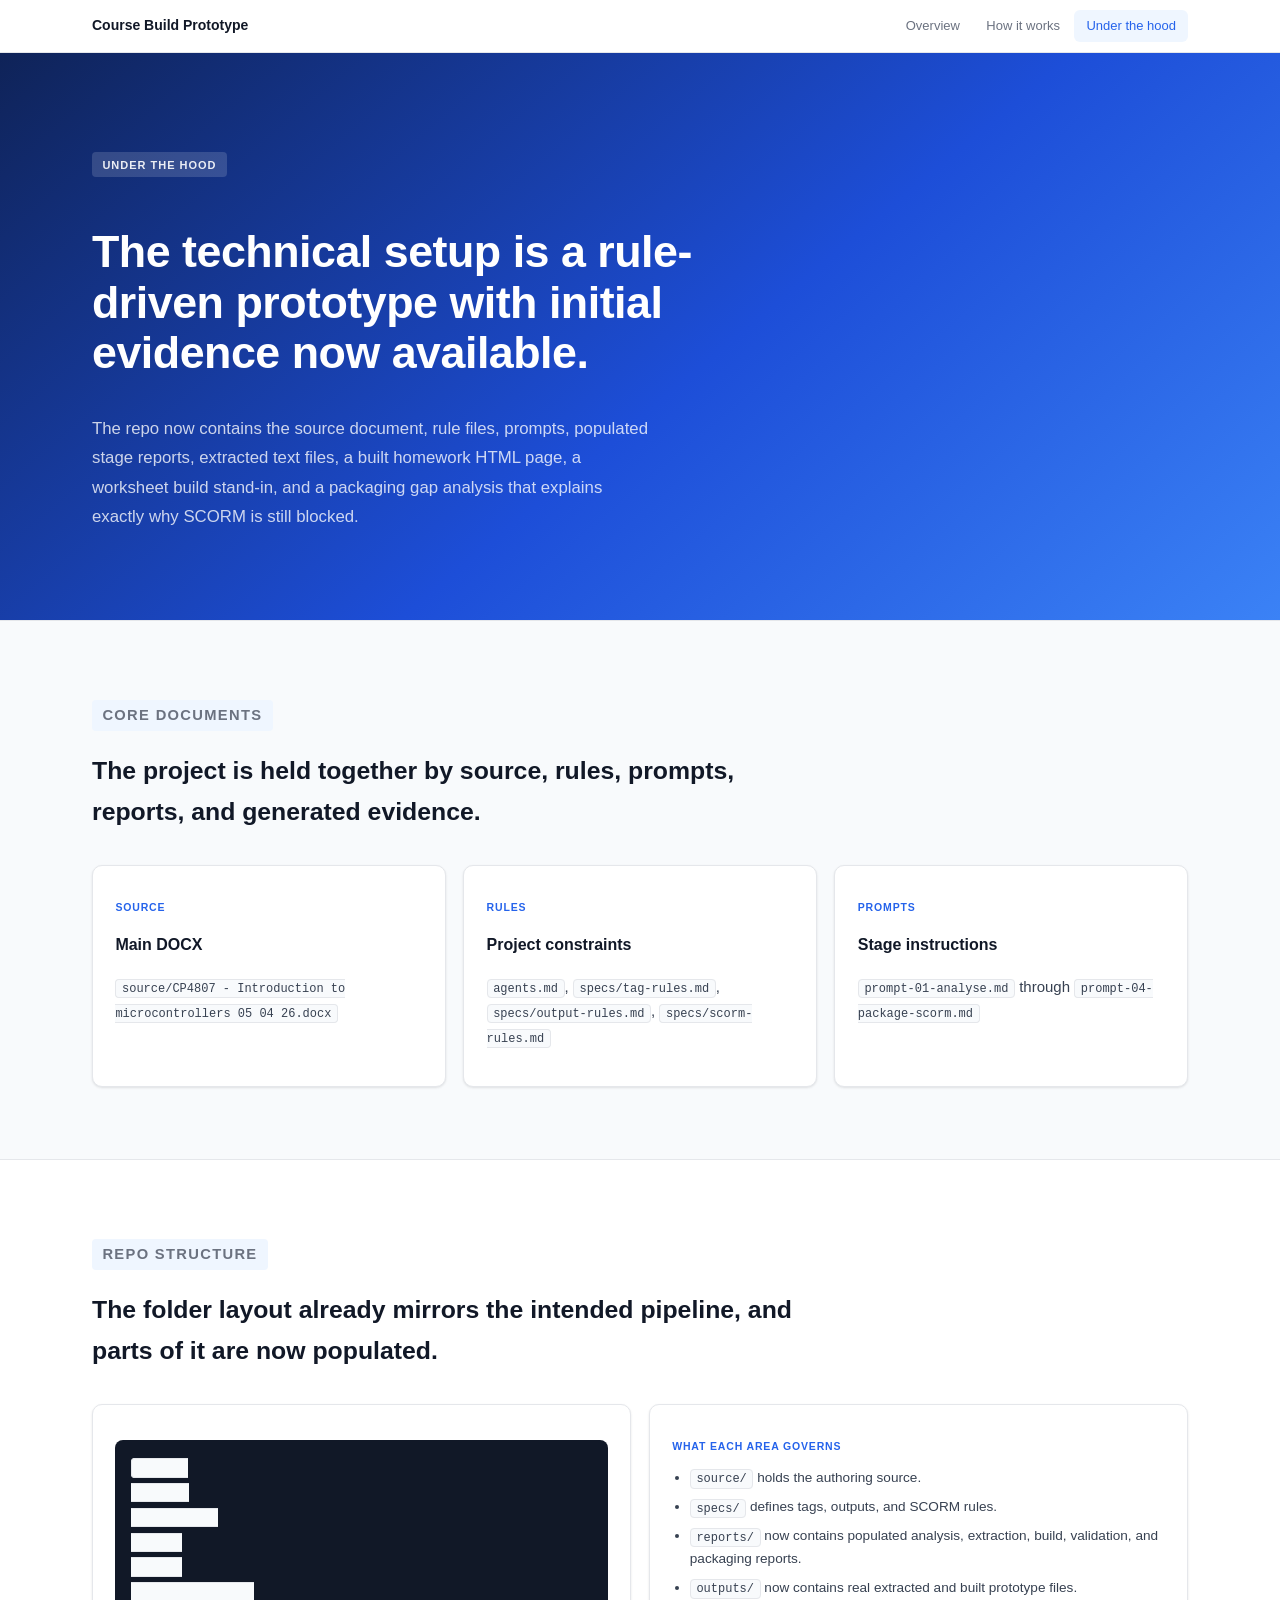
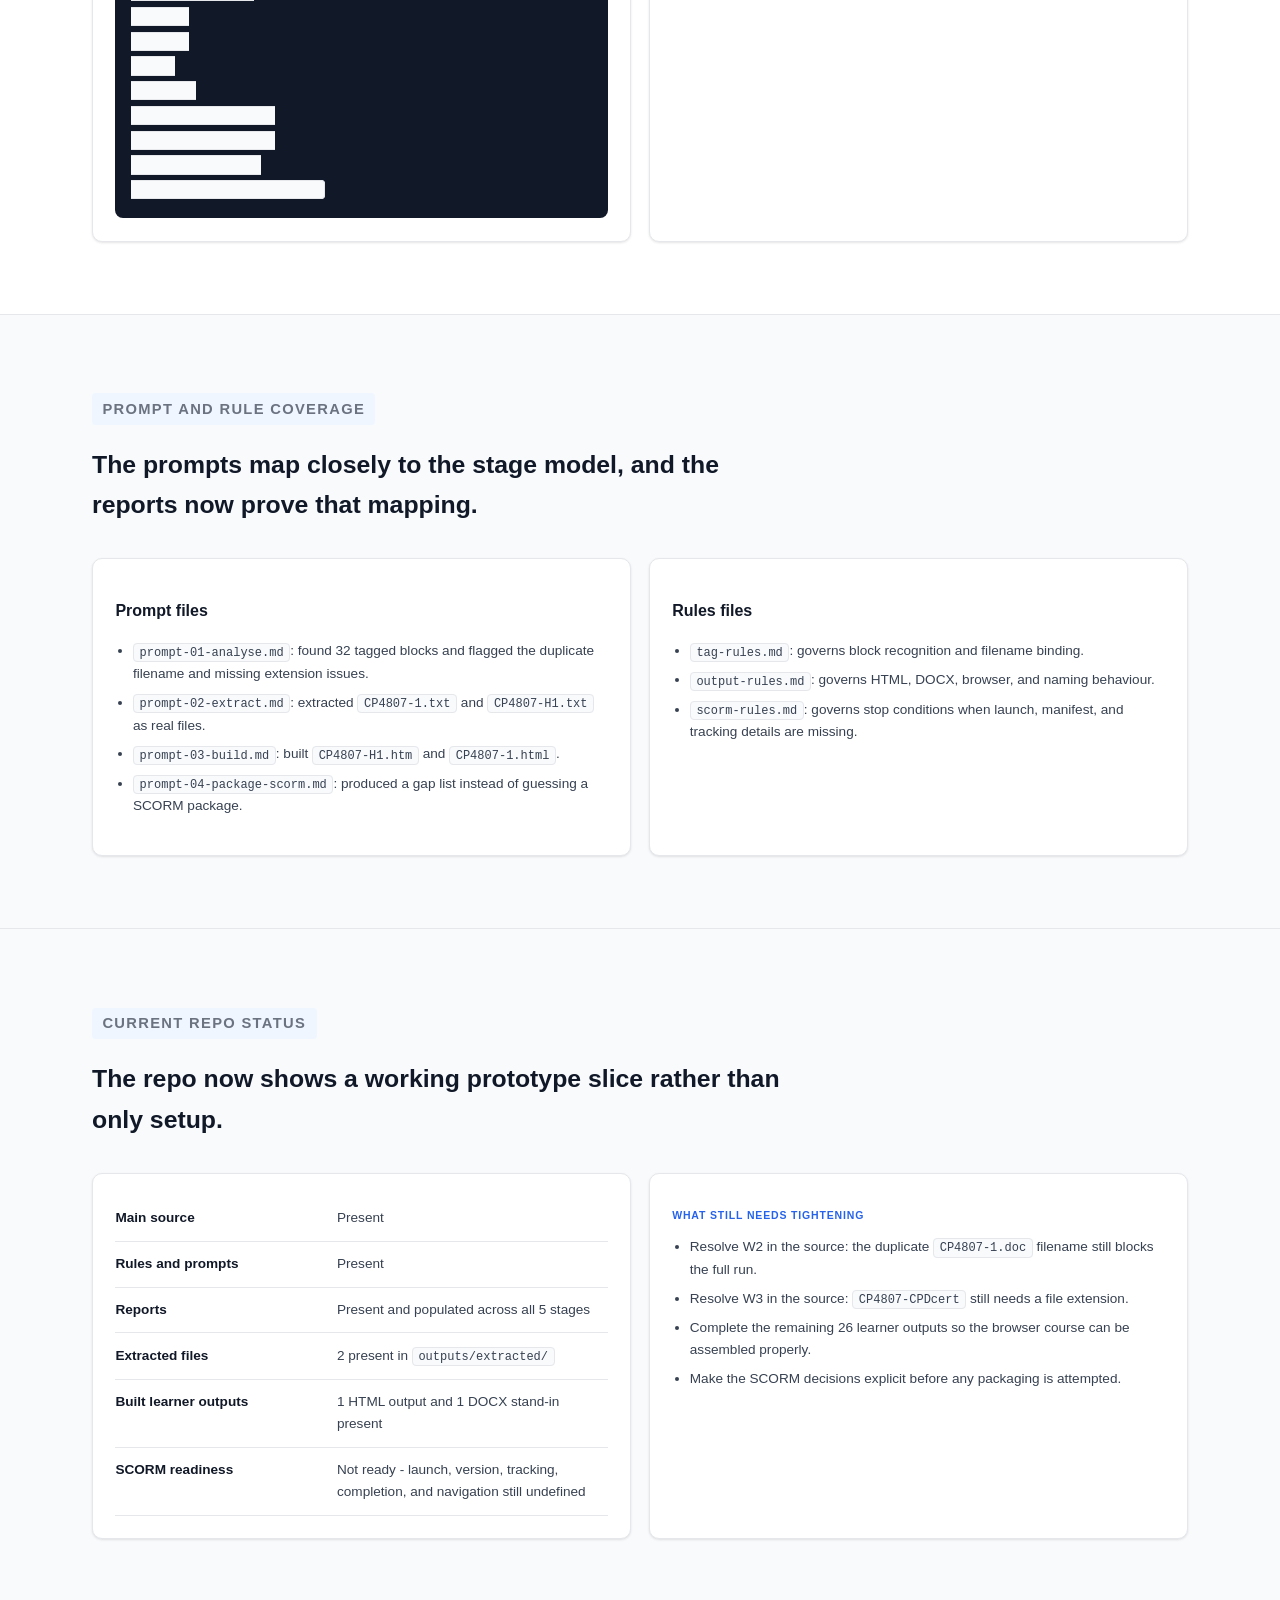
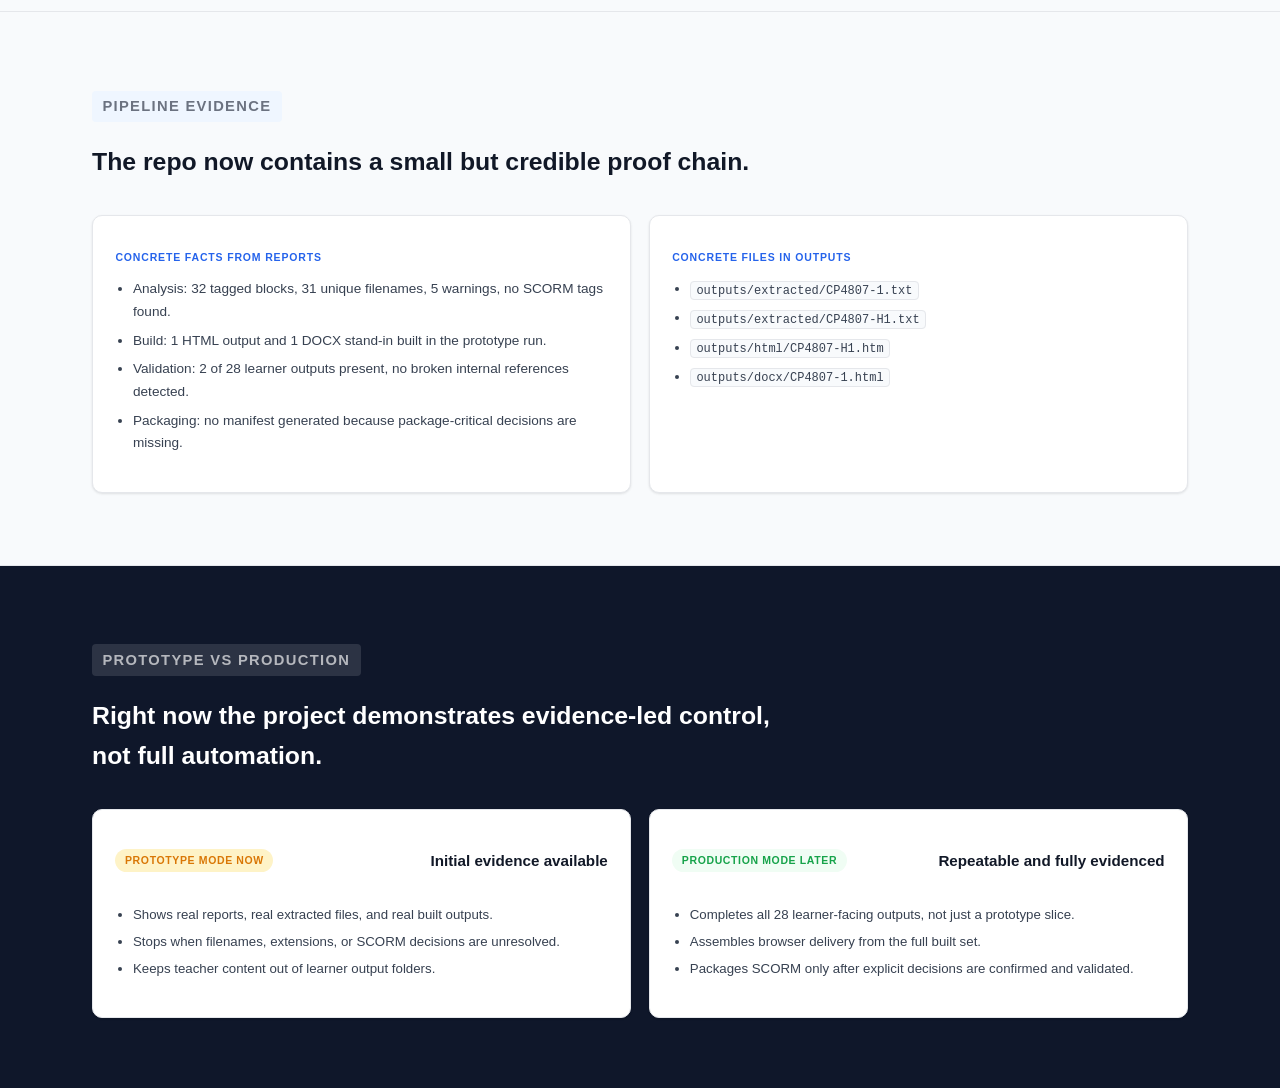
==== backend.html @ c74fd788 "Add prototype course site and pipeline evidence" ====
<!DOCTYPE html>
<html lang="en">
<head>
  <meta charset="UTF-8" />
  <meta name="viewport" content="width=device-width, initial-scale=1.0" />
  <title>Under the Hood | Course Build Prototype</title>
  <link rel="stylesheet" href="styles.css" />
</head>
<body>
  <header class="site-header">
    <div class="wrap nav-shell">
      <a class="brand" href="index.html">Course Build Prototype</a>
      <nav class="site-nav" aria-label="Primary">
        <a href="index.html">Overview</a>
        <a href="workflow.html">How it works</a>
        <a class="is-active" href="backend.html" aria-current="page">Under the hood</a>
      </nav>
    </div>
  </header>

  <main>
    <section class="hero hero-backend">
      <div class="wrap">
        <p class="eyebrow">Under The Hood</p>
        <h1>The technical setup is a rule-driven prototype with initial evidence now available.</h1>
        <p class="lede narrow">
          The repo now contains the source document, rule files, prompts, populated stage reports,
          extracted text files, a built homework HTML page, a worksheet build stand-in, and a packaging gap analysis
          that explains exactly why SCORM is still blocked.
        </p>
      </div>
    </section>

    <section class="section">
      <div class="wrap">
        <div class="section-heading">
          <p class="eyebrow">Core Documents</p>
          <h2>The project is held together by source, rules, prompts, reports, and generated evidence.</h2>
        </div>

        <div class="grid three-up">
          <article class="card doc-card">
            <p class="mini-label">Source</p>
            <h3>Main DOCX</h3>
            <p><code>source/CP4807 - Introduction to microcontrollers 05 04 26.docx</code></p>
          </article>
          <article class="card doc-card">
            <p class="mini-label">Rules</p>
            <h3>Project constraints</h3>
            <p><code>agents.md</code>, <code>specs/tag-rules.md</code>, <code>specs/output-rules.md</code>, <code>specs/scorm-rules.md</code></p>
          </article>
          <article class="card doc-card">
            <p class="mini-label">Prompts</p>
            <h3>Stage instructions</h3>
            <p><code>prompt-01-analyse.md</code> through <code>prompt-04-package-scorm.md</code></p>
          </article>
        </div>
      </div>
    </section>

    <section class="section section-tint">
      <div class="wrap">
        <div class="section-heading">
          <p class="eyebrow">Repo Structure</p>
          <h2>The folder layout already mirrors the intended pipeline, and parts of it are now populated.</h2>
        </div>

        <div class="grid two-up">
          <article class="card tree-card">
            <pre class="code-block"><code>source/
outputs/
  extracted/
  html/
  docx/
  browser-course/
  scorm/
reports/
specs/
agents.md
prompt-01-analyse.md
prompt-02-extract.md
prompt-03-build.md
prompt-04-package-scorm.md</code></pre>
          </article>

          <article class="card fact-card">
            <p class="mini-label">What each area governs</p>
            <ul class="fact-list">
              <li><code>source/</code> holds the authoring source.</li>
              <li><code>specs/</code> defines tags, outputs, and SCORM rules.</li>
              <li><code>reports/</code> now contains populated analysis, extraction, build, validation, and packaging reports.</li>
              <li><code>outputs/</code> now contains real extracted and built prototype files.</li>
            </ul>
          </article>
        </div>
      </div>
    </section>

    <section class="section">
      <div class="wrap">
        <div class="section-heading">
          <p class="eyebrow">Prompt And Rule Coverage</p>
          <h2>The prompts map closely to the stage model, and the reports now prove that mapping.</h2>
        </div>

        <div class="grid two-up">
          <article class="card coverage-card">
            <h3>Prompt files</h3>
            <ul class="fact-list">
              <li><code>prompt-01-analyse.md</code>: found 32 tagged blocks and flagged the duplicate filename and missing extension issues.</li>
              <li><code>prompt-02-extract.md</code>: extracted <code>CP4807-1.txt</code> and <code>CP4807-H1.txt</code> as real files.</li>
              <li><code>prompt-03-build.md</code>: built <code>CP4807-H1.htm</code> and <code>CP4807-1.html</code>.</li>
              <li><code>prompt-04-package-scorm.md</code>: produced a gap list instead of guessing a SCORM package.</li>
            </ul>
          </article>

          <article class="card coverage-card">
            <h3>Rules files</h3>
            <ul class="fact-list">
              <li><code>tag-rules.md</code>: governs block recognition and filename binding.</li>
              <li><code>output-rules.md</code>: governs HTML, DOCX, browser, and naming behaviour.</li>
              <li><code>scorm-rules.md</code>: governs stop conditions when launch, manifest, and tracking details are missing.</li>
            </ul>
          </article>
        </div>
      </div>
    </section>

    <section class="section">
      <div class="wrap">
        <div class="section-heading">
          <p class="eyebrow">Current Repo Status</p>
          <h2>The repo now shows a working prototype slice rather than only setup.</h2>
        </div>

        <div class="grid two-up">
          <article class="card status-card">
            <table class="status-table">
              <tbody>
                <tr><th>Main source</th><td>Present</td></tr>
                <tr><th>Rules and prompts</th><td>Present</td></tr>
                <tr><th>Reports</th><td>Present and populated across all 5 stages</td></tr>
                <tr><th>Extracted files</th><td>2 present in <code>outputs/extracted/</code></td></tr>
                <tr><th>Built learner outputs</th><td>1 HTML output and 1 DOCX stand-in present</td></tr>
                <tr><th>SCORM readiness</th><td>Not ready - launch, version, tracking, completion, and navigation still undefined</td></tr>
              </tbody>
            </table>
          </article>

          <article class="card tighten-card">
            <p class="mini-label">What still needs tightening</p>
            <ul class="fact-list">
              <li>Resolve W2 in the source: the duplicate <code>CP4807-1.doc</code> filename still blocks the full run.</li>
              <li>Resolve W3 in the source: <code>CP4807-CPDcert</code> still needs a file extension.</li>
              <li>Complete the remaining 26 learner outputs so the browser course can be assembled properly.</li>
              <li>Make the SCORM decisions explicit before any packaging is attempted.</li>
            </ul>
          </article>
        </div>
      </div>
    </section>

    <section class="section">
      <div class="wrap">
        <div class="section-heading">
          <p class="eyebrow">Pipeline Evidence</p>
          <h2>The repo now contains a small but credible proof chain.</h2>
        </div>

        <div class="grid two-up">
          <article class="card fact-card">
            <p class="mini-label">Concrete facts from reports</p>
            <ul class="fact-list">
              <li>Analysis: 32 tagged blocks, 31 unique filenames, 5 warnings, no SCORM tags found.</li>
              <li>Build: 1 HTML output and 1 DOCX stand-in built in the prototype run.</li>
              <li>Validation: 2 of 28 learner outputs present, no broken internal references detected.</li>
              <li>Packaging: no manifest generated because package-critical decisions are missing.</li>
            </ul>
          </article>

          <article class="card fact-card">
            <p class="mini-label">Concrete files in outputs</p>
            <ul class="fact-list">
              <li><code>outputs/extracted/CP4807-1.txt</code></li>
              <li><code>outputs/extracted/CP4807-H1.txt</code></li>
              <li><code>outputs/html/CP4807-H1.htm</code></li>
              <li><code>outputs/docx/CP4807-1.html</code></li>
            </ul>
          </article>
        </div>
      </div>
    </section>

    <section class="section section-dark">
      <div class="wrap">
        <div class="section-heading light">
          <p class="eyebrow">Prototype Vs Production</p>
          <h2>Right now the project demonstrates evidence-led control, not full automation.</h2>
        </div>

        <div class="grid two-up">
          <article class="card compare-card light-card">
            <div class="compare-head">
              <span class="compare-label before">Prototype mode now</span>
              <h3>Initial evidence available</h3>
            </div>
            <ul class="clean-list">
              <li>Shows real reports, real extracted files, and real built outputs.</li>
              <li>Stops when filenames, extensions, or SCORM decisions are unresolved.</li>
              <li>Keeps teacher content out of learner output folders.</li>
            </ul>
          </article>

          <article class="card compare-card light-card">
            <div class="compare-head">
              <span class="compare-label after">Production mode later</span>
              <h3>Repeatable and fully evidenced</h3>
            </div>
            <ul class="clean-list">
              <li>Completes all 28 learner-facing outputs, not just a prototype slice.</li>
              <li>Assembles browser delivery from the full built set.</li>
              <li>Packages SCORM only after explicit decisions are confirmed and validated.</li>
            </ul>
          </article>
        </div>
      </div>
    </section>
  </main>
</body>
</html>
---- styles.css ----
:root {
  --accent:        #2563eb;
  --accent-light:  #eff6ff;
  --accent-mid:    #bfdbfe;
  --text:          #111827;
  --text-mid:      #374151;
  --text-soft:     #6b7280;
  --border:        #e5e7eb;
  --bg:            #f8fafc;
  --white:         #ffffff;
  --success:       #16a34a;
  --success-bg:    #f0fdf4;
  --success-mid:   #bbf7d0;
  --amber:         #d97706;
  --amber-bg:      #fffbeb;
  --radius:        10px;
  --shadow:        0 1px 3px rgba(0,0,0,0.07), 0 1px 2px rgba(0,0,0,0.04);
  --shadow-md:     0 4px 14px rgba(0,0,0,0.09);
  --font: -apple-system, BlinkMacSystemFont, "Segoe UI", Roboto, sans-serif;
  --mono: "SF Mono", "Cascadia Code", "Consolas", monospace;
}

*,
*::before,
*::after {
  box-sizing: border-box;
}

html {
  scroll-behavior: smooth;
}

body {
  margin: 0;
  font-family: var(--font);
  color: var(--text);
  background: var(--bg);
  font-size: 15px;
  line-height: 1.65;
}

.site-header {
  position: sticky;
  top: 0;
  z-index: 100;
  background: rgba(255,255,255,0.93);
  backdrop-filter: blur(12px);
  border-bottom: 1px solid var(--border);
}

.nav-shell {
  max-width: 1160px;
  margin: 0 auto;
  padding: 0 2rem;
  display: flex;
  align-items: center;
  justify-content: space-between;
  height: 52px;
  gap: 1rem;
}

.brand {
  font-weight: 700;
  font-size: 14px;
  color: var(--text);
  text-decoration: none;
}

.site-nav {
  display: flex;
  gap: 0.15rem;
}

.site-nav a {
  display: block;
  padding: 0.3rem 0.75rem;
  border-radius: 6px;
  text-decoration: none;
  color: var(--text-soft);
  font-size: 13px;
  font-weight: 500;
  transition: background 0.13s, color 0.13s;
  white-space: nowrap;
}

.site-nav a:hover,
.site-nav a.is-active {
  background: var(--accent-light);
  color: var(--accent);
}

.wrap {
  max-width: 1160px;
  margin: 0 auto;
  padding: 0 2rem;
}

.section {
  padding: 4.5rem 0;
  border-top: 1px solid var(--border);
}

.section-tint {
  background: var(--white);
}

.section-dark {
  background: #0f172a;
}

.section-heading {
  margin-bottom: 2rem;
  max-width: 700px;
}

.section-heading h2 {
  font-size: 1.55rem;
  font-weight: 700;
  margin: 0.5rem 0 0.5rem;
}

.section-heading p {
  color: var(--text-soft);
  font-size: 0.92rem;
  margin-top: 0.4rem;
}

.section-dark .section-heading h2 {
  color: white;
}

.section-dark .section-heading p,
.section-heading.light p {
  color: rgba(255,255,255,0.65);
}

h1 {
  font-size: clamp(1.9rem, 3.5vw, 3rem);
  font-weight: 800;
  line-height: 1.12;
  letter-spacing: -0.5px;
}

h2 {
  font-size: 1.5rem;
  font-weight: 700;
}

h3 {
  font-size: 1rem;
  font-weight: 600;
}

p {
  color: var(--text-mid);
}

code {
  font-family: var(--mono);
  font-size: 12px;
  background: var(--bg);
  padding: 0.1rem 0.35rem;
  border-radius: 4px;
  border: 1px solid var(--border);
}

.eyebrow {
  display: inline-block;
  font-size: 11px;
  font-weight: 700;
  text-transform: uppercase;
  letter-spacing: 0.09em;
  color: var(--accent);
  background: var(--accent-light);
  padding: 0.22rem 0.65rem;
  border-radius: 4px;
  margin-bottom: 0.75rem;
}

.hero .eyebrow {
  background: rgba(255,255,255,0.15);
  color: rgba(255,255,255,0.9);
}

.section-dark .eyebrow {
  background: rgba(255,255,255,0.12);
  color: rgba(255,255,255,0.85);
}

.hero,
.hero-overview,
.hero-workflow,
.hero-backend {
  background: linear-gradient(140deg, #0f2358 0%, #1d4ed8 55%, #3b82f6 100%);
  padding: 5.5rem 0 4.5rem;
  color: white;
}

.hero h1 {
  color: white;
  max-width: 680px;
}

.lede {
  margin-top: 1rem;
  font-size: 1.05rem;
  color: rgba(255,255,255,0.78);
  max-width: 560px;
  line-height: 1.75;
}

.lede p {
  color: rgba(255,255,255,0.78);
}

.hero-grid {
  display: grid;
  grid-template-columns: 1.3fr 0.9fr;
  gap: 3rem;
  align-items: center;
}

.hero-actions {
  display: flex;
  flex-wrap: wrap;
  gap: 0.75rem;
  margin-top: 1.75rem;
}

.button {
  display: inline-flex;
  align-items: center;
  justify-content: center;
  padding: 0.7rem 1.25rem;
  border-radius: 8px;
  font-weight: 600;
  font-size: 14px;
  text-decoration: none;
  transition: opacity 0.14s;
}

.button:hover {
  opacity: 0.88;
}

.button-primary {
  background: white;
  color: var(--accent);
}

.button-secondary {
  background: rgba(255,255,255,0.12);
  color: white;
  border: 1px solid rgba(255,255,255,0.25);
}

.card {
  background: var(--white);
  border: 1px solid var(--border);
  border-radius: var(--radius);
  box-shadow: var(--shadow);
}

.card:hover {
  box-shadow: var(--shadow-md);
}

.grid {
  display: grid;
  gap: 1.1rem;
}

.two-up {
  grid-template-columns: repeat(2, 1fr);
}

.three-up {
  grid-template-columns: repeat(3, 1fr);
}

.split {
  grid-template-columns: 1.15fr 0.9fr;
}

.link-grid {
  grid-template-columns: repeat(2, 1fr);
}

.full-span {
  grid-column: 1 / -1;
}

.hero-panel,
.output-card,
.quote-card,
.facts-card,
.compare-card,
.flow-card,
.status-card,
.stage-card,
.doc-card,
.tree-card,
.fact-card,
.coverage-card,
.tighten-card,
.light-card,
.link-card {
  padding: 1.4rem;
}

.hero-panel {
  background: var(--white);
}

.hero-panel .mini-label {
  color: var(--accent);
}

.hero-panel .mini-card {
  background: var(--bg);
  border: 1px solid var(--border);
}

.hero-panel .mini-card strong {
  color: var(--text);
}

.hero-panel .mini-card span {
  color: var(--text-soft);
}

.mini-label {
  font-size: 10.5px;
  font-weight: 700;
  text-transform: uppercase;
  letter-spacing: 0.08em;
  color: var(--accent);
  margin-bottom: 0.75rem;
  display: block;
}

.hero .mini-label {
  color: rgba(255,255,255,0.7);
}

.stack-sm {
  display: flex;
  flex-direction: column;
  gap: 0.65rem;
}

.mini-card {
  padding: 0.85rem 1rem;
  border-radius: 8px;
  background: rgba(255,255,255,0.1);
  border: 1px solid rgba(255,255,255,0.15);
}

.mini-card strong {
  display: block;
  color: white;
  font-size: 0.875rem;
  margin-bottom: 0.2rem;
}

.mini-card span {
  font-size: 0.8rem;
  color: rgba(255,255,255,0.75);
}

.output-header,
.compare-head {
  display: flex;
  align-items: center;
  justify-content: space-between;
  gap: 0.75rem;
  margin-bottom: 1rem;
}

.tag {
  display: inline-flex;
  padding: 0.22rem 0.65rem;
  border-radius: 20px;
  font-size: 10.5px;
  font-weight: 700;
  text-transform: uppercase;
  letter-spacing: 0.06em;
  background: var(--accent-light);
  color: var(--accent);
}

.mono {
  font-family: var(--mono);
  font-size: 12px;
  color: var(--text-soft);
}

.browser-frame {
  border: 1px solid var(--border);
  border-radius: 8px;
  overflow: hidden;
}

.browser-bar {
  display: flex;
  align-items: center;
  gap: 0.4rem;
  padding: 0.55rem 0.8rem;
  background: #f1f3f4;
  border-bottom: 1px solid var(--border);
}

.browser-bar span {
  width: 10px;
  height: 10px;
  border-radius: 50%;
}

.browser-bar span:nth-child(1) {
  background: #ef4444;
}

.browser-bar span:nth-child(2) {
  background: #f59e0b;
}

.browser-bar span:nth-child(3) {
  background: #22c55e;
}

.browser-bar div {
  font-family: var(--mono);
  font-size: 11px;
  color: var(--text-soft);
  margin-left: 0.25rem;
}

.browser-body {
  padding: 1rem 1.1rem;
}

.browser-body h3 {
  font-size: 0.95rem;
  margin: 0.3rem 0 0.5rem;
}

.browser-body p {
  font-size: 0.83rem;
  color: var(--text-soft);
}

.callout {
  margin-top: 0.75rem;
  padding: 0.65rem 0.85rem;
  background: var(--accent-light);
  border-left: 3px solid var(--accent);
  border-radius: 0 6px 6px 0;
  font-size: 0.8rem;
  color: #1e40af;
}

.doc-preview {
  padding: 1.1rem;
  border: 1px solid var(--border);
  border-radius: 8px;
}

.doc-preview h3 {
  font-size: 0.95rem;
  margin: 0.3rem 0 0.4rem;
}

.doc-meta {
  font-size: 0.8rem;
  color: var(--text-soft);
  margin-bottom: 0.6rem;
}

.clean-list {
  padding-left: 1.1rem;
  margin-top: 0.4rem;
}

.clean-list li {
  font-size: 0.83rem;
  color: var(--text-mid);
  margin-bottom: 0.3rem;
}

.stage-band,
.pipeline {
  display: grid;
  grid-template-columns: repeat(6, 1fr);
  gap: 0.6rem;
  margin: 0.85rem 0 0.5rem;
}

.stage-band span,
.pipeline span {
  padding: 0.65rem 0.5rem;
  border-radius: 8px;
  text-align: center;
  font-size: 12px;
  font-weight: 600;
  color: var(--accent);
  background: var(--accent-light);
  border: 1px solid var(--accent-mid);
}

.support-copy {
  font-size: 0.83rem;
  color: var(--text-soft);
  margin-top: 0.75rem;
}

blockquote {
  font-size: 1.15rem;
  font-weight: 700;
  color: var(--accent);
  line-height: 1.4;
  margin: 0.5rem 0 0.85rem;
}

.fact-list {
  padding-left: 1.1rem;
  margin-top: 0.5rem;
}

.fact-list li {
  font-size: 0.85rem;
  color: var(--text-mid);
  margin-bottom: 0.4rem;
}

.compare-label {
  display: inline-flex;
  padding: 0.2rem 0.6rem;
  border-radius: 20px;
  font-size: 10.5px;
  font-weight: 700;
  text-transform: uppercase;
  letter-spacing: 0.06em;
}

.compare-label.before {
  background: #fef3c7;
  color: var(--amber);
}

.compare-label.after {
  background: var(--success-bg);
  color: var(--success);
}

.compare-head h3 {
  font-size: 0.95rem;
}

.link-card {
  display: block;
  text-decoration: none;
  background: rgba(255,255,255,0.05);
  border: 1px solid rgba(255,255,255,0.12);
  border-radius: var(--radius);
  transition: background 0.14s;
}

.link-card:hover {
  background: rgba(255,255,255,0.1);
  box-shadow: none;
}

.link-card .mini-label {
  color: rgba(255,255,255,0.55);
}

.link-card h3 {
  color: white;
  margin-bottom: 0.35rem;
}

.link-card p {
  font-size: 0.83rem;
  color: rgba(255,255,255,0.6);
}

.code-block {
  margin: 0.8rem 0 0;
  padding: 1rem;
  overflow-x: auto;
  border-radius: 8px;
  background: #111827;
  color: #f8fafc;
}

.result-stack {
  display: grid;
  gap: 0.75rem;
}

.stage-grid {
  display: grid;
  grid-template-columns: repeat(5, 1fr);
  gap: 1rem;
}

.status-table {
  width: 100%;
  border-collapse: collapse;
}

.status-table th,
.status-table td {
  text-align: left;
  padding: 0.7rem 0;
  border-bottom: 1px solid var(--border);
  vertical-align: top;
  font-size: 0.85rem;
  color: var(--text-mid);
}

.status-table th {
  width: 45%;
  color: var(--text);
}

.light-card {
  background: var(--white);
}

@media (max-width: 900px) {
  .hero-grid,
  .two-up,
  .three-up,
  .split,
  .link-grid,
  .stage-grid {
    grid-template-columns: 1fr;
  }

  .stage-band,
  .pipeline {
    grid-template-columns: repeat(3, 1fr);
  }
}

@media (max-width: 600px) {
  .wrap {
    padding: 0 1.25rem;
  }

  .section {
    padding: 3rem 0;
  }

  h1 {
    font-size: 1.8rem;
  }

  .stage-band,
  .pipeline {
    grid-template-columns: repeat(2, 1fr);
  }

  .output-header,
  .compare-head {
    align-items: flex-start;
    flex-direction: column;
  }
}
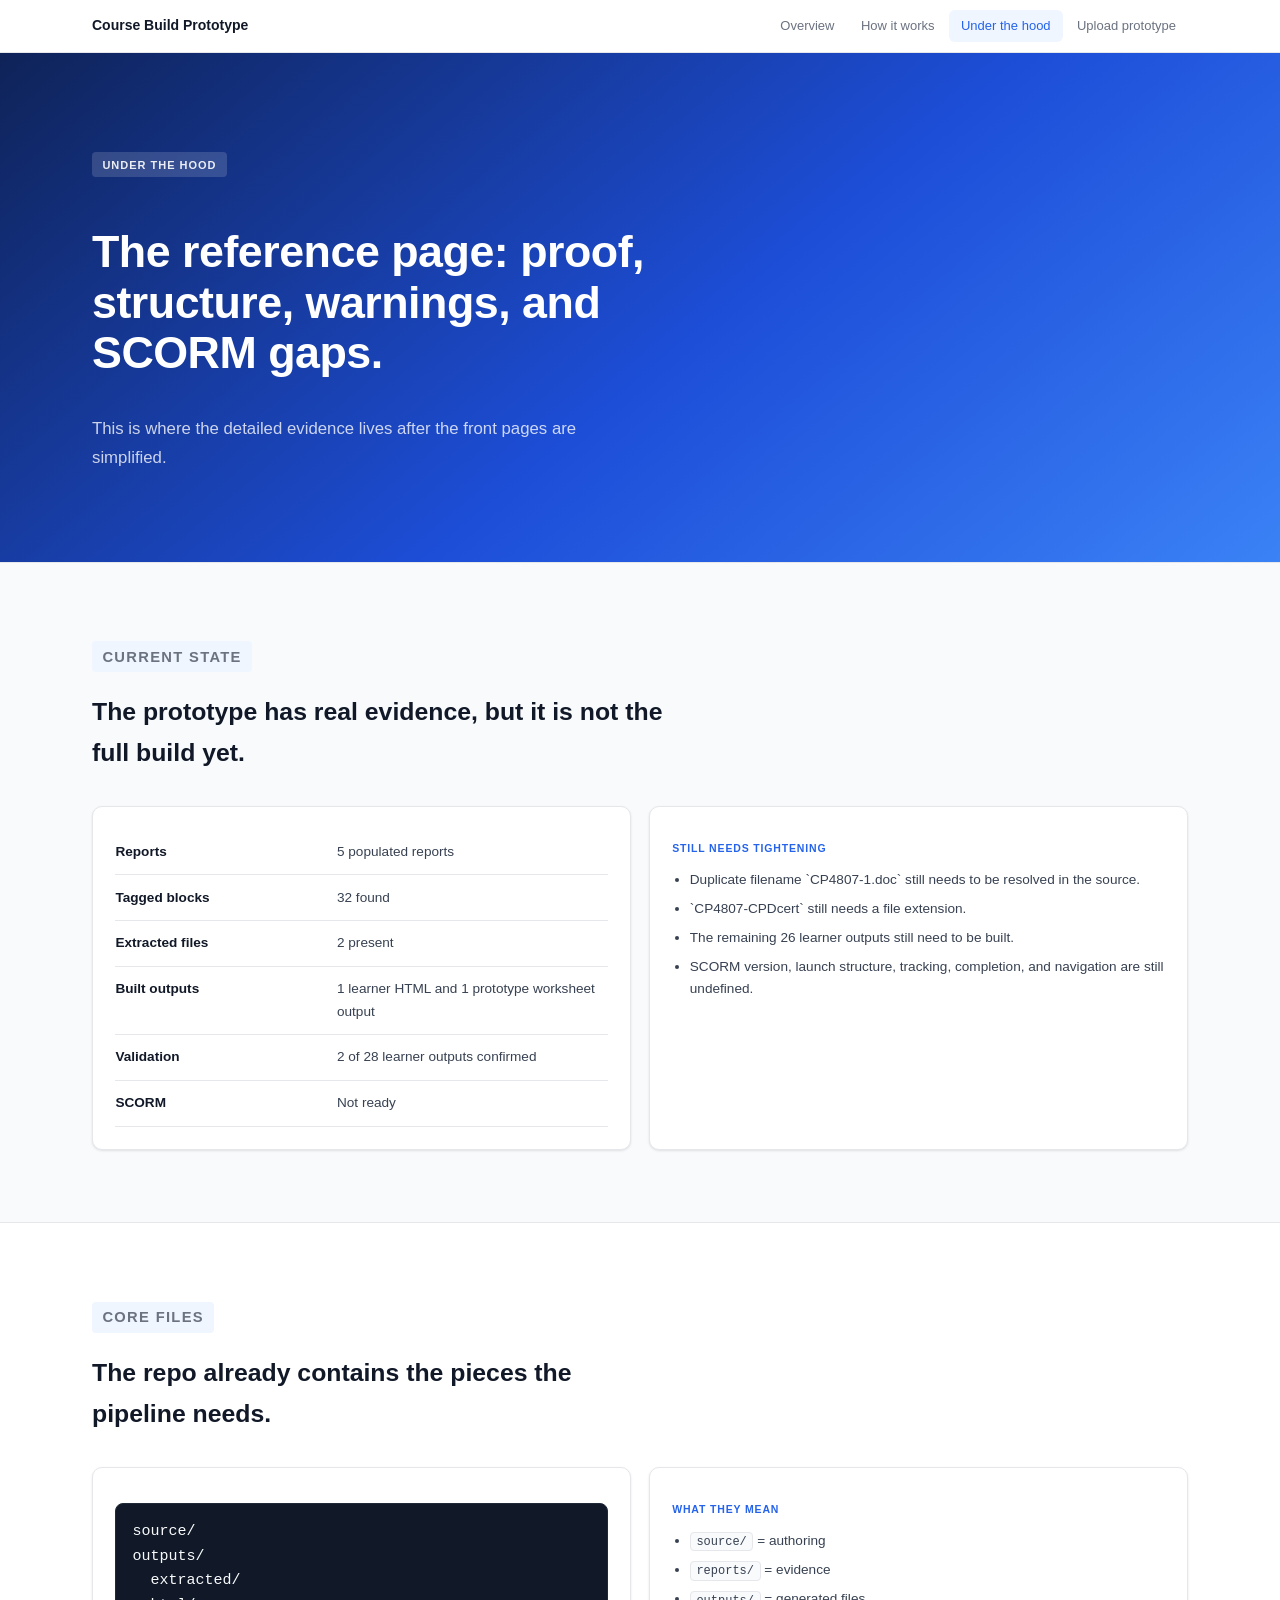
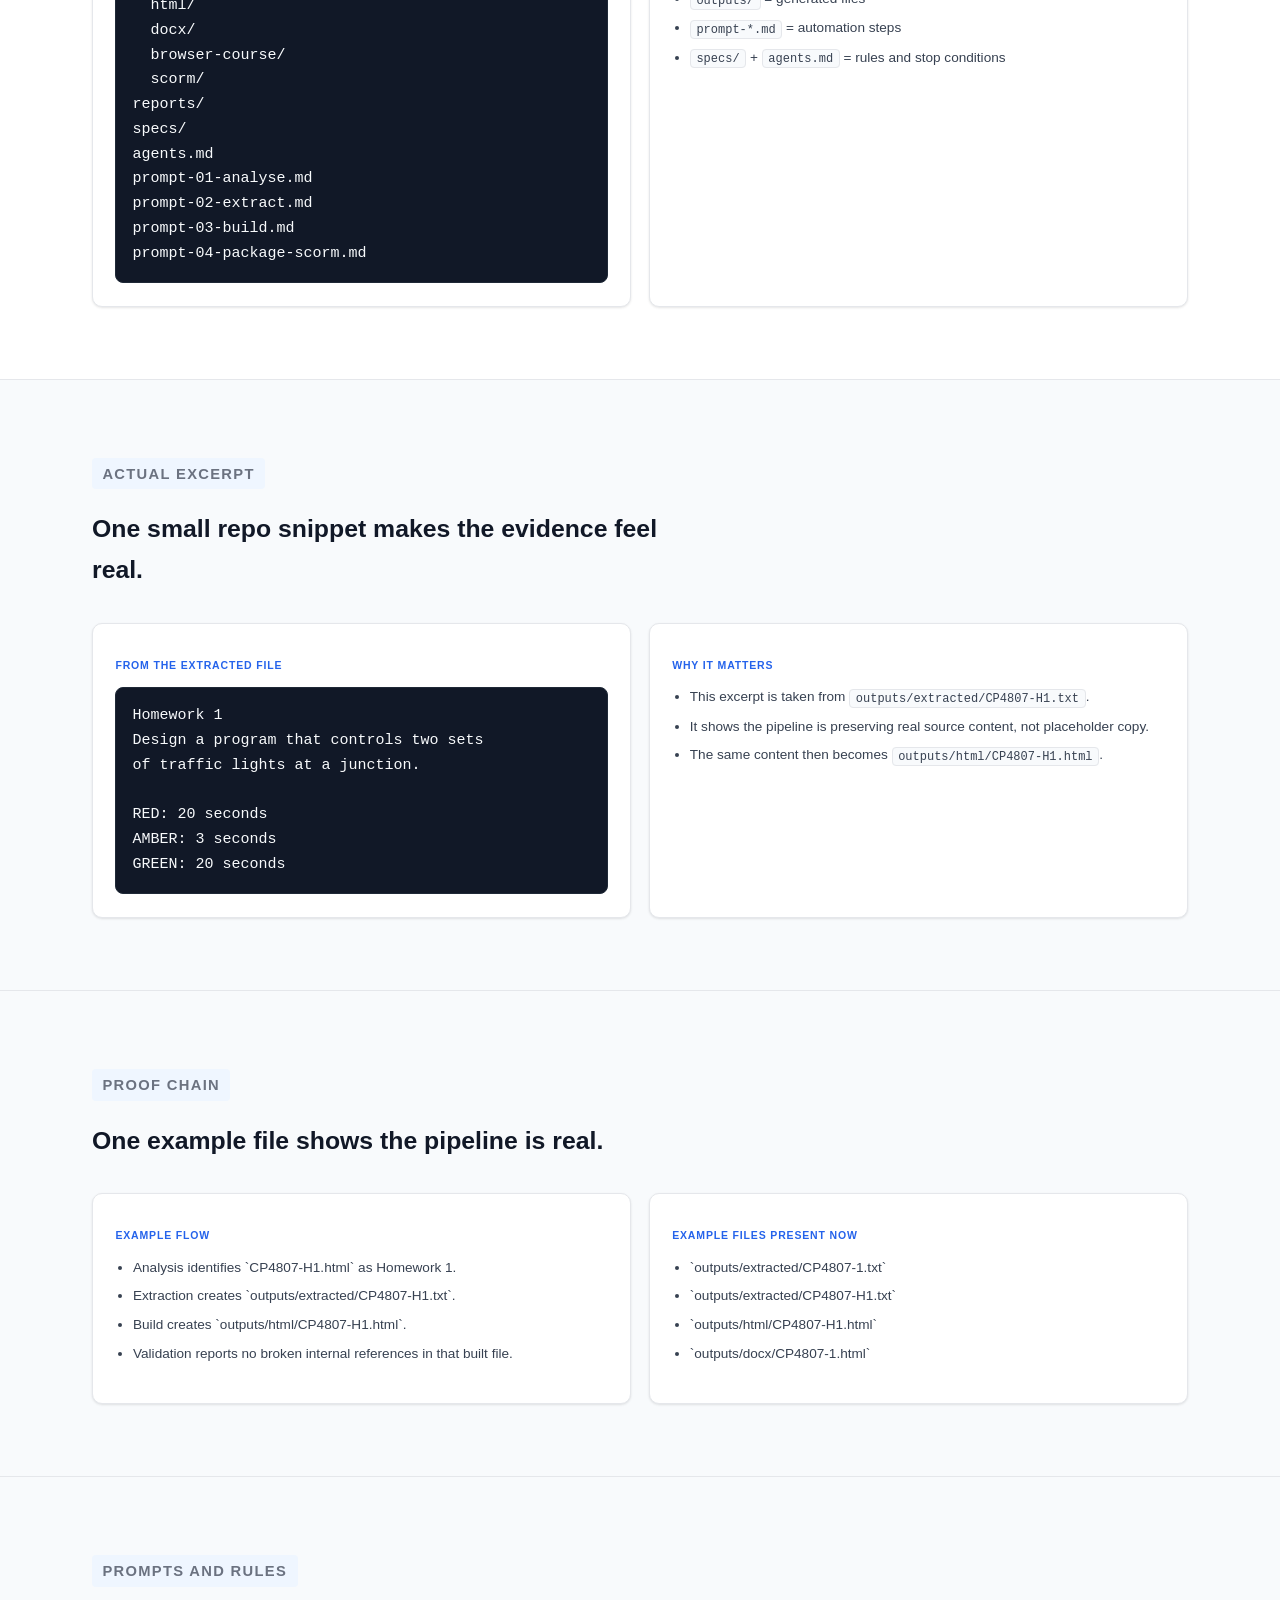
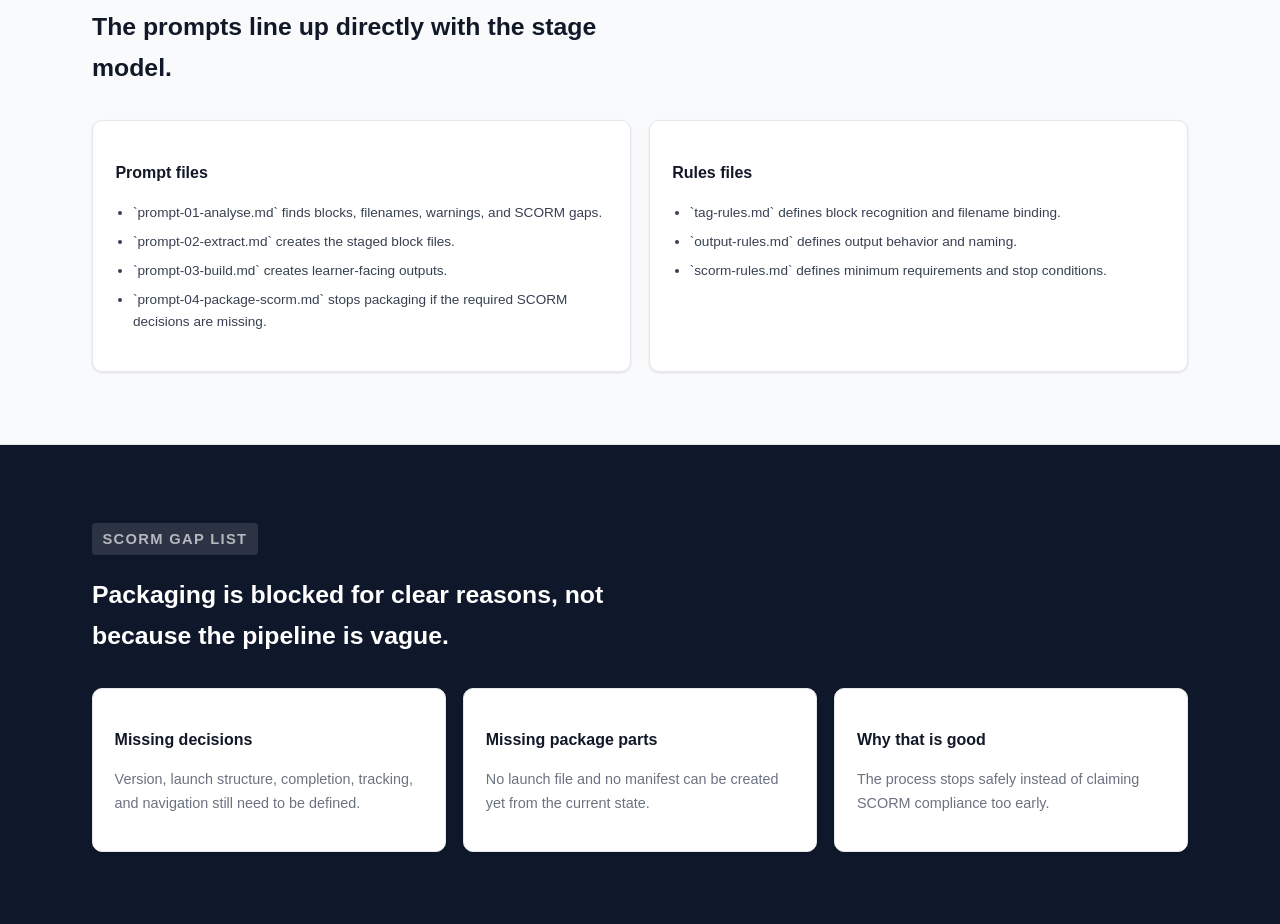
==== commit 361e5c9d: "Add browser upload prototype and refresh site demos" ====
--- a/backend.html
+++ b/backend.html
@@ -14,45 +14,53 @@
         <a href="index.html">Overview</a>
         <a href="workflow.html">How it works</a>
         <a class="is-active" href="backend.html" aria-current="page">Under the hood</a>
+        <a href="upload.html">Upload prototype</a>
       </nav>
     </div>
   </header>
 
   <main>
     <section class="hero hero-backend">
-      <div class="wrap">
-        <p class="eyebrow">Under The Hood</p>
-        <h1>The technical setup is a rule-driven prototype with initial evidence now available.</h1>
-        <p class="lede narrow">
-          The repo now contains the source document, rule files, prompts, populated stage reports,
-          extracted text files, a built homework HTML page, a worksheet build stand-in, and a packaging gap analysis
-          that explains exactly why SCORM is still blocked.
-        </p>
-      </div>
-    </section>
-
-    <section class="section">
-      <div class="wrap">
-        <div class="section-heading">
-          <p class="eyebrow">Core Documents</p>
-          <h2>The project is held together by source, rules, prompts, reports, and generated evidence.</h2>
-        </div>
-
-        <div class="grid three-up">
-          <article class="card doc-card">
-            <p class="mini-label">Source</p>
-            <h3>Main DOCX</h3>
-            <p><code>source/CP4807 - Introduction to microcontrollers 05 04 26.docx</code></p>
-          </article>
-          <article class="card doc-card">
-            <p class="mini-label">Rules</p>
-            <h3>Project constraints</h3>
-            <p><code>agents.md</code>, <code>specs/tag-rules.md</code>, <code>specs/output-rules.md</code>, <code>specs/scorm-rules.md</code></p>
-          </article>
-          <article class="card doc-card">
-            <p class="mini-label">Prompts</p>
-            <h3>Stage instructions</h3>
-            <p><code>prompt-01-analyse.md</code> through <code>prompt-04-package-scorm.md</code></p>
+      <div class="wrap simple-hero simple-hero-single">
+        <div class="simple-hero-copy">
+          <p class="eyebrow">Under The Hood</p>
+          <h1>The reference page: proof, structure, warnings, and SCORM gaps.</h1>
+          <p class="lede">
+            This is where the detailed evidence lives after the front pages are simplified.
+          </p>
+        </div>
+      </div>
+    </section>
+
+    <section class="section">
+      <div class="wrap">
+        <div class="section-heading narrow-heading">
+          <p class="eyebrow">Current State</p>
+          <h2>The prototype has real evidence, but it is not the full build yet.</h2>
+        </div>
+
+        <div class="grid two-up">
+          <article class="card status-card">
+            <table class="status-table">
+              <tbody>
+                <tr><th>Reports</th><td>5 populated reports</td></tr>
+                <tr><th>Tagged blocks</th><td>32 found</td></tr>
+                <tr><th>Extracted files</th><td>2 present</td></tr>
+                <tr><th>Built outputs</th><td>1 learner HTML and 1 prototype worksheet output</td></tr>
+                <tr><th>Validation</th><td>2 of 28 learner outputs confirmed</td></tr>
+                <tr><th>SCORM</th><td>Not ready</td></tr>
+              </tbody>
+            </table>
+          </article>
+
+          <article class="card tighten-card">
+            <p class="mini-label">Still needs tightening</p>
+            <ul class="fact-list">
+              <li>Duplicate filename `CP4807-1.doc` still needs to be resolved in the source.</li>
+              <li>`CP4807-CPDcert` still needs a file extension.</li>
+              <li>The remaining 26 learner outputs still need to be built.</li>
+              <li>SCORM version, launch structure, tracking, completion, and navigation are still undefined.</li>
+            </ul>
           </article>
         </div>
       </div>
@@ -60,9 +68,9 @@
 
     <section class="section section-tint">
       <div class="wrap">
-        <div class="section-heading">
-          <p class="eyebrow">Repo Structure</p>
-          <h2>The folder layout already mirrors the intended pipeline, and parts of it are now populated.</h2>
+        <div class="section-heading narrow-heading">
+          <p class="eyebrow">Core Files</p>
+          <h2>The repo already contains the pieces the pipeline needs.</h2>
         </div>
 
         <div class="grid two-up">
@@ -84,107 +92,105 @@
           </article>
 
           <article class="card fact-card">
-            <p class="mini-label">What each area governs</p>
-            <ul class="fact-list">
-              <li><code>source/</code> holds the authoring source.</li>
-              <li><code>specs/</code> defines tags, outputs, and SCORM rules.</li>
-              <li><code>reports/</code> now contains populated analysis, extraction, build, validation, and packaging reports.</li>
-              <li><code>outputs/</code> now contains real extracted and built prototype files.</li>
-            </ul>
-          </article>
-        </div>
-      </div>
-    </section>
-
-    <section class="section">
-      <div class="wrap">
-        <div class="section-heading">
-          <p class="eyebrow">Prompt And Rule Coverage</p>
-          <h2>The prompts map closely to the stage model, and the reports now prove that mapping.</h2>
+            <p class="mini-label">What they mean</p>
+            <ul class="fact-list">
+              <li><code>source/</code> = authoring</li>
+              <li><code>reports/</code> = evidence</li>
+              <li><code>outputs/</code> = generated files</li>
+              <li><code>prompt-*.md</code> = automation steps</li>
+              <li><code>specs/</code> + <code>agents.md</code> = rules and stop conditions</li>
+            </ul>
+          </article>
+        </div>
+      </div>
+    </section>
+
+    <section class="section">
+      <div class="wrap">
+        <div class="section-heading narrow-heading">
+          <p class="eyebrow">Actual Excerpt</p>
+          <h2>One small repo snippet makes the evidence feel real.</h2>
+        </div>
+
+        <div class="grid two-up">
+          <article class="card fact-card">
+            <p class="mini-label">From the extracted file</p>
+            <pre class="code-block"><code>Homework 1
+Design a program that controls two sets
+of traffic lights at a junction.
+
+RED: 20 seconds
+AMBER: 3 seconds
+GREEN: 20 seconds</code></pre>
+          </article>
+
+          <article class="card fact-card">
+            <p class="mini-label">Why it matters</p>
+            <ul class="fact-list">
+              <li>This excerpt is taken from <code>outputs/extracted/CP4807-H1.txt</code>.</li>
+              <li>It shows the pipeline is preserving real source content, not placeholder copy.</li>
+              <li>The same content then becomes <code>outputs/html/CP4807-H1.html</code>.</li>
+            </ul>
+          </article>
+        </div>
+      </div>
+    </section>
+
+    <section class="section">
+      <div class="wrap">
+        <div class="section-heading narrow-heading">
+          <p class="eyebrow">Proof Chain</p>
+          <h2>One example file shows the pipeline is real.</h2>
+        </div>
+
+        <div class="grid two-up">
+          <article class="card fact-card">
+            <p class="mini-label">Example flow</p>
+            <ul class="fact-list">
+              <li>Analysis identifies `CP4807-H1.html` as Homework 1.</li>
+              <li>Extraction creates `outputs/extracted/CP4807-H1.txt`.</li>
+              <li>Build creates `outputs/html/CP4807-H1.html`.</li>
+              <li>Validation reports no broken internal references in that built file.</li>
+            </ul>
+          </article>
+
+          <article class="card fact-card">
+            <p class="mini-label">Example files present now</p>
+            <ul class="fact-list">
+              <li>`outputs/extracted/CP4807-1.txt`</li>
+              <li>`outputs/extracted/CP4807-H1.txt`</li>
+              <li>`outputs/html/CP4807-H1.html`</li>
+              <li>`outputs/docx/CP4807-1.html`</li>
+            </ul>
+          </article>
+        </div>
+      </div>
+    </section>
+
+    <section class="section">
+      <div class="wrap">
+        <div class="section-heading narrow-heading">
+          <p class="eyebrow">Prompts And Rules</p>
+          <h2>The prompts line up directly with the stage model.</h2>
         </div>
 
         <div class="grid two-up">
           <article class="card coverage-card">
             <h3>Prompt files</h3>
             <ul class="fact-list">
-              <li><code>prompt-01-analyse.md</code>: found 32 tagged blocks and flagged the duplicate filename and missing extension issues.</li>
-              <li><code>prompt-02-extract.md</code>: extracted <code>CP4807-1.txt</code> and <code>CP4807-H1.txt</code> as real files.</li>
-              <li><code>prompt-03-build.md</code>: built <code>CP4807-H1.htm</code> and <code>CP4807-1.html</code>.</li>
-              <li><code>prompt-04-package-scorm.md</code>: produced a gap list instead of guessing a SCORM package.</li>
+              <li>`prompt-01-analyse.md` finds blocks, filenames, warnings, and SCORM gaps.</li>
+              <li>`prompt-02-extract.md` creates the staged block files.</li>
+              <li>`prompt-03-build.md` creates learner-facing outputs.</li>
+              <li>`prompt-04-package-scorm.md` stops packaging if the required SCORM decisions are missing.</li>
             </ul>
           </article>
 
           <article class="card coverage-card">
             <h3>Rules files</h3>
             <ul class="fact-list">
-              <li><code>tag-rules.md</code>: governs block recognition and filename binding.</li>
-              <li><code>output-rules.md</code>: governs HTML, DOCX, browser, and naming behaviour.</li>
-              <li><code>scorm-rules.md</code>: governs stop conditions when launch, manifest, and tracking details are missing.</li>
-            </ul>
-          </article>
-        </div>
-      </div>
-    </section>
-
-    <section class="section">
-      <div class="wrap">
-        <div class="section-heading">
-          <p class="eyebrow">Current Repo Status</p>
-          <h2>The repo now shows a working prototype slice rather than only setup.</h2>
-        </div>
-
-        <div class="grid two-up">
-          <article class="card status-card">
-            <table class="status-table">
-              <tbody>
-                <tr><th>Main source</th><td>Present</td></tr>
-                <tr><th>Rules and prompts</th><td>Present</td></tr>
-                <tr><th>Reports</th><td>Present and populated across all 5 stages</td></tr>
-                <tr><th>Extracted files</th><td>2 present in <code>outputs/extracted/</code></td></tr>
-                <tr><th>Built learner outputs</th><td>1 HTML output and 1 DOCX stand-in present</td></tr>
-                <tr><th>SCORM readiness</th><td>Not ready - launch, version, tracking, completion, and navigation still undefined</td></tr>
-              </tbody>
-            </table>
-          </article>
-
-          <article class="card tighten-card">
-            <p class="mini-label">What still needs tightening</p>
-            <ul class="fact-list">
-              <li>Resolve W2 in the source: the duplicate <code>CP4807-1.doc</code> filename still blocks the full run.</li>
-              <li>Resolve W3 in the source: <code>CP4807-CPDcert</code> still needs a file extension.</li>
-              <li>Complete the remaining 26 learner outputs so the browser course can be assembled properly.</li>
-              <li>Make the SCORM decisions explicit before any packaging is attempted.</li>
-            </ul>
-          </article>
-        </div>
-      </div>
-    </section>
-
-    <section class="section">
-      <div class="wrap">
-        <div class="section-heading">
-          <p class="eyebrow">Pipeline Evidence</p>
-          <h2>The repo now contains a small but credible proof chain.</h2>
-        </div>
-
-        <div class="grid two-up">
-          <article class="card fact-card">
-            <p class="mini-label">Concrete facts from reports</p>
-            <ul class="fact-list">
-              <li>Analysis: 32 tagged blocks, 31 unique filenames, 5 warnings, no SCORM tags found.</li>
-              <li>Build: 1 HTML output and 1 DOCX stand-in built in the prototype run.</li>
-              <li>Validation: 2 of 28 learner outputs present, no broken internal references detected.</li>
-              <li>Packaging: no manifest generated because package-critical decisions are missing.</li>
-            </ul>
-          </article>
-
-          <article class="card fact-card">
-            <p class="mini-label">Concrete files in outputs</p>
-            <ul class="fact-list">
-              <li><code>outputs/extracted/CP4807-1.txt</code></li>
-              <li><code>outputs/extracted/CP4807-H1.txt</code></li>
-              <li><code>outputs/html/CP4807-H1.htm</code></li>
-              <li><code>outputs/docx/CP4807-1.html</code></li>
+              <li>`tag-rules.md` defines block recognition and filename binding.</li>
+              <li>`output-rules.md` defines output behavior and naming.</li>
+              <li>`scorm-rules.md` defines minimum requirements and stop conditions.</li>
             </ul>
           </article>
         </div>
@@ -193,34 +199,23 @@
 
     <section class="section section-dark">
       <div class="wrap">
-        <div class="section-heading light">
-          <p class="eyebrow">Prototype Vs Production</p>
-          <h2>Right now the project demonstrates evidence-led control, not full automation.</h2>
-        </div>
-
-        <div class="grid two-up">
-          <article class="card compare-card light-card">
-            <div class="compare-head">
-              <span class="compare-label before">Prototype mode now</span>
-              <h3>Initial evidence available</h3>
-            </div>
-            <ul class="clean-list">
-              <li>Shows real reports, real extracted files, and real built outputs.</li>
-              <li>Stops when filenames, extensions, or SCORM decisions are unresolved.</li>
-              <li>Keeps teacher content out of learner output folders.</li>
-            </ul>
-          </article>
-
-          <article class="card compare-card light-card">
-            <div class="compare-head">
-              <span class="compare-label after">Production mode later</span>
-              <h3>Repeatable and fully evidenced</h3>
-            </div>
-            <ul class="clean-list">
-              <li>Completes all 28 learner-facing outputs, not just a prototype slice.</li>
-              <li>Assembles browser delivery from the full built set.</li>
-              <li>Packages SCORM only after explicit decisions are confirmed and validated.</li>
-            </ul>
+        <div class="section-heading narrow-heading">
+          <p class="eyebrow">SCORM Gap List</p>
+          <h2>Packaging is blocked for clear reasons, not because the pipeline is vague.</h2>
+        </div>
+
+        <div class="grid three-up">
+          <article class="card benefit-card light-card">
+            <h3>Missing decisions</h3>
+            <p>Version, launch structure, completion, tracking, and navigation still need to be defined.</p>
+          </article>
+          <article class="card benefit-card light-card">
+            <h3>Missing package parts</h3>
+            <p>No launch file and no manifest can be created yet from the current state.</p>
+          </article>
+          <article class="card benefit-card light-card">
+            <h3>Why that is good</h3>
+            <p>The process stops safely instead of claiming SCORM compliance too early.</p>
           </article>
         </div>
       </div>
--- a/styles.css
+++ b/styles.css
@@ -164,6 +164,11 @@
   border: 1px solid var(--border);
 }
 
+pre {
+  font-family: var(--mono);
+  color: inherit;
+}
+
 .eyebrow {
   display: inline-block;
   font-size: 11px;
@@ -312,20 +317,20 @@
   background: var(--white);
 }
 
-.hero-panel .mini-label {
-  color: var(--accent);
-}
-
-.hero-panel .mini-card {
+.hero .hero-panel .mini-label {
+  color: var(--accent);
+}
+
+.hero .hero-panel .mini-card {
   background: var(--bg);
   border: 1px solid var(--border);
 }
 
-.hero-panel .mini-card strong {
+.hero .hero-panel .mini-card strong {
   color: var(--text);
 }
 
-.hero-panel .mini-card span {
+.hero .hero-panel .mini-card span {
   color: var(--text-soft);
 }
 
@@ -591,6 +596,19 @@
   border-radius: 8px;
   background: #111827;
   color: #f8fafc;
+  white-space: pre-wrap;
+  border: 1px solid #1f2937;
+}
+
+.code-block code {
+  background: transparent;
+  border: 0;
+  padding: 0;
+  border-radius: 0;
+  color: #f8fafc;
+  font-size: inherit;
+  display: block;
+  white-space: inherit;
 }
 
 .result-stack {
@@ -628,13 +646,658 @@
   background: var(--white);
 }
 
+.simple-hero {
+  display: grid;
+  grid-template-columns: 1.15fr 0.95fr;
+  gap: 2rem;
+  align-items: center;
+}
+
+.simple-hero-single {
+  grid-template-columns: 1fr;
+}
+
+.simple-hero-copy {
+  max-width: 650px;
+}
+
+.hero-visual {
+  padding: 1.5rem;
+}
+
+.pipeline-large {
+  display: grid;
+  grid-template-columns: repeat(2, 1fr);
+  gap: 0.75rem;
+  margin-top: 0.5rem;
+}
+
+.pipeline-large span {
+  display: flex;
+  align-items: center;
+  justify-content: center;
+  min-height: 88px;
+  padding: 0.9rem;
+  border-radius: 10px;
+  text-align: center;
+  font-weight: 700;
+  background: var(--bg);
+  border: 1px solid var(--border);
+  color: var(--text);
+}
+
+.narrow-heading {
+  max-width: 580px;
+}
+
+.simple-compare h3,
+.output-tile h3,
+.benefit-card h3,
+.status-chip-card h3,
+.strip-card h3,
+.journey-step h3 {
+  margin-bottom: 0.45rem;
+}
+
+.benefit-band {
+  display: grid;
+  grid-template-columns: 1.15fr 0.85fr;
+  gap: 1.2rem;
+  align-items: center;
+  margin-bottom: 1rem;
+  padding: 1.35rem;
+  background:
+    radial-gradient(circle at top right, rgba(59,130,246,0.12), transparent 38%),
+    linear-gradient(135deg, #ffffff 0%, #f6faff 100%);
+}
+
+.benefit-band-copy h3 {
+  margin-bottom: 0.4rem;
+}
+
+.benefit-band-copy p {
+  margin-bottom: 0;
+  color: var(--text-soft);
+  max-width: 52ch;
+}
+
+.benefit-chain {
+  display: grid;
+  grid-template-columns: minmax(0, 1fr) auto minmax(0, 1fr) auto minmax(0, 1fr);
+  gap: 0.6rem;
+  align-items: center;
+}
+
+.benefit-node {
+  padding: 0.95rem 0.8rem;
+  border-radius: 14px;
+  border: 1px solid var(--border);
+  background: rgba(255,255,255,0.92);
+  box-shadow: 0 12px 26px rgba(15,23,42,0.06);
+  text-align: center;
+}
+
+.benefit-node strong {
+  display: block;
+  font-size: 0.9rem;
+  margin-bottom: 0.18rem;
+}
+
+.benefit-node span {
+  display: block;
+  font-size: 0.78rem;
+  color: var(--text-soft);
+}
+
+.benefit-arrow {
+  font-weight: 900;
+  font-size: 1.05rem;
+  color: var(--accent);
+}
+
+.benefit-grid {
+  margin-top: 1rem;
+}
+
+.benefit-card-strong {
+  position: relative;
+  overflow: hidden;
+  background:
+    linear-gradient(180deg, #ffffff 0%, #f8fbff 100%);
+  border: 1px solid var(--border);
+}
+
+.benefit-card-strong::before {
+  content: "";
+  position: absolute;
+  inset: 0 0 auto 0;
+  height: 4px;
+  background: linear-gradient(90deg, var(--accent), #7aa2ff);
+}
+
+.benefit-icon {
+  display: inline-flex;
+  align-items: center;
+  justify-content: center;
+  width: 42px;
+  height: 42px;
+  border-radius: 12px;
+  margin-bottom: 0.8rem;
+  background: var(--accent-light);
+  color: var(--accent);
+  font-size: 0.78rem;
+  font-weight: 800;
+  letter-spacing: 0.08em;
+}
+
+.benefit-detail {
+  margin-top: 0.9rem;
+  font-size: 0.8rem;
+  font-weight: 700;
+  color: var(--accent);
+}
+
+.simple-compare,
+.output-tile,
+.benefit-card,
+.status-chip-card,
+.strip-card,
+.journey-step {
+  padding: 1.35rem;
+}
+
+.proof-ribbon {
+  display: grid;
+  grid-template-columns: repeat(4, 1fr);
+  gap: 0.9rem;
+}
+
+.proof-pill {
+  position: relative;
+  overflow: hidden;
+  background: linear-gradient(180deg, #ffffff 0%, #f7fbff 100%);
+  border: 1px solid var(--border);
+  border-radius: var(--radius);
+  padding: 1.1rem 1.1rem 1rem;
+  box-shadow: var(--shadow);
+}
+
+.proof-pill::before {
+  content: "";
+  position: absolute;
+  inset: 0 auto auto 0;
+  width: 100%;
+  height: 4px;
+  background: linear-gradient(90deg, var(--accent) 0%, #60a5fa 100%);
+}
+
+.proof-icon {
+  width: 42px;
+  height: 42px;
+  display: inline-flex;
+  align-items: center;
+  justify-content: center;
+  margin-bottom: 0.8rem;
+  border-radius: 12px;
+  background: var(--accent-light);
+  color: var(--accent);
+  font-size: 1.1rem;
+  font-weight: 800;
+  box-shadow: inset 0 0 0 1px var(--accent-mid);
+}
+
+.proof-pill strong {
+  display: block;
+  font-size: 1.15rem;
+  margin-bottom: 0.25rem;
+}
+
+.proof-pill span {
+  display: block;
+  color: var(--text-soft);
+  font-size: 0.83rem;
+}
+
+.about-panel {
+  display: grid;
+  grid-template-columns: 1.2fr 0.8fr;
+  gap: 1.1rem;
+  align-items: stretch;
+}
+
+.about-card,
+.about-visual {
+  padding: 1.4rem;
+}
+
+.about-card {
+  background: linear-gradient(180deg, #ffffff 0%, #fbfdff 100%);
+}
+
+.about-visual {
+  display: grid;
+  gap: 0.8rem;
+  background: linear-gradient(160deg, #eaf3ff 0%, #f8fbff 100%);
+}
+
+.about-graphic {
+  position: relative;
+  display: grid;
+  grid-template-columns: repeat(3, 1fr);
+  gap: 0.85rem;
+  align-items: start;
+  padding-top: 0.25rem;
+}
+
+.about-node {
+  min-height: 86px;
+  display: flex;
+  flex-direction: column;
+  justify-content: center;
+  padding: 0.8rem;
+  border-radius: 10px;
+  background: var(--white);
+  border: 1px solid var(--border);
+  text-align: center;
+}
+
+.about-node strong {
+  display: block;
+  margin-bottom: 0.2rem;
+  font-size: 0.95rem;
+}
+
+.about-node span {
+  font-size: 0.76rem;
+  color: var(--text-soft);
+}
+
+.about-node-graphic {
+  position: relative;
+  z-index: 1;
+  min-height: 134px;
+  padding: 1rem 0.85rem 0.9rem;
+  background: linear-gradient(180deg, #ffffff 0%, #fafdff 100%);
+  box-shadow: var(--shadow);
+}
+
+.about-icon {
+  width: 46px;
+  height: 46px;
+  display: inline-flex;
+  align-items: center;
+  justify-content: center;
+  margin: 0 auto 0.7rem;
+  border-radius: 14px;
+  background: linear-gradient(180deg, #2563eb 0%, #1d4ed8 100%);
+  color: white;
+  font-size: 1.1rem;
+  font-weight: 800;
+  box-shadow: 0 8px 18px rgba(37, 99, 235, 0.22);
+}
+
+.about-flow-line {
+  position: absolute;
+  left: 16%;
+  right: 16%;
+  top: 2.45rem;
+  height: 4px;
+  border-radius: 999px;
+  background: linear-gradient(90deg, #93c5fd 0%, #2563eb 50%, #93c5fd 100%);
+}
+
+.about-flow-line::before,
+.about-flow-line::after {
+  content: "";
+  position: absolute;
+  top: 50%;
+  width: 12px;
+  height: 12px;
+  margin-top: -6px;
+  border-top: 3px solid #2563eb;
+  border-right: 3px solid #2563eb;
+  transform: rotate(45deg);
+}
+
+.about-flow-line::before {
+  left: 31.5%;
+}
+
+.about-flow-line::after {
+  right: 31.5%;
+}
+
+.about-keyline {
+  display: grid;
+  gap: 0.55rem;
+}
+
+.about-keyline div {
+  display: flex;
+  align-items: center;
+  gap: 0.6rem;
+  padding: 0.7rem 0.8rem;
+  border-radius: 10px;
+  background: rgba(255,255,255,0.72);
+  border: 1px solid rgba(191,219,254,0.9);
+  color: var(--text-mid);
+  font-size: 0.84rem;
+}
+
+.about-dot {
+  width: 10px;
+  height: 10px;
+  border-radius: 50%;
+  background: var(--accent);
+  flex-shrink: 0;
+}
+
+.card-actions {
+  display: flex;
+  flex-wrap: wrap;
+  gap: 0.55rem;
+  margin-top: 0.9rem;
+}
+
+.mini-action {
+  display: inline-flex;
+  align-items: center;
+  justify-content: center;
+  min-height: 34px;
+  padding: 0.45rem 0.75rem;
+  border-radius: 8px;
+  font-size: 0.78rem;
+  font-weight: 700;
+  text-decoration: none;
+  border: 1px solid var(--border);
+  background: var(--white);
+  color: var(--accent);
+}
+
+.mini-action:hover {
+  background: var(--accent-light);
+}
+
+.visual-mini-flow {
+  display: grid;
+  grid-template-columns: repeat(3, 1fr);
+  gap: 0.9rem;
+  margin-bottom: 1rem;
+}
+
+.visual-node {
+  position: relative;
+  min-height: 108px;
+  background: var(--white);
+  border: 1px solid var(--border);
+  border-radius: var(--radius);
+  box-shadow: var(--shadow);
+  padding: 1rem 1.1rem;
+}
+
+.visual-node::after {
+  content: "->";
+  position: absolute;
+  right: -0.95rem;
+  top: 50%;
+  transform: translateY(-50%);
+  color: var(--accent);
+  font-weight: 800;
+  background: var(--bg);
+  padding: 0 0.2rem;
+}
+
+.visual-node:last-child::after {
+  display: none;
+}
+
+.visual-node h3 {
+  margin-bottom: 0.35rem;
+}
+
+.visual-node p {
+  font-size: 0.85rem;
+  color: var(--text-soft);
+}
+
+.visual-node .mono {
+  display: block;
+  margin-top: 0.55rem;
+}
+
+.showcase-card {
+  overflow: hidden;
+}
+
+.showcase-preview {
+  padding: 1rem;
+  border-top: 1px solid var(--border);
+  background: linear-gradient(180deg, #ffffff 0%, #f8fbff 100%);
+}
+
+.mini-browser {
+  border: 1px solid var(--border);
+  border-radius: 8px;
+  overflow: hidden;
+  background: var(--white);
+}
+
+.mini-browser-top {
+  display: flex;
+  align-items: center;
+  gap: 0.35rem;
+  padding: 0.45rem 0.7rem;
+  border-bottom: 1px solid var(--border);
+  background: #eef2f7;
+}
+
+.mini-browser-top span {
+  width: 8px;
+  height: 8px;
+  border-radius: 50%;
+  background: #d1d5db;
+}
+
+.mini-browser-top span:nth-child(1) { background: #ef4444; }
+.mini-browser-top span:nth-child(2) { background: #f59e0b; }
+.mini-browser-top span:nth-child(3) { background: #22c55e; }
+
+.mini-browser-body {
+  padding: 0.9rem;
+}
+
+.mini-browser-body h4,
+.mini-doc-sheet h4,
+.mini-report-sheet h4 {
+  margin: 0 0 0.35rem;
+  font-size: 0.95rem;
+}
+
+.mini-browser-body p,
+.mini-doc-sheet p,
+.mini-report-sheet p {
+  margin: 0;
+  font-size: 0.8rem;
+  color: var(--text-soft);
+}
+
+.mini-chip-row {
+  display: flex;
+  flex-wrap: wrap;
+  gap: 0.35rem;
+  margin-top: 0.65rem;
+}
+
+.mini-chip {
+  padding: 0.18rem 0.45rem;
+  border-radius: 999px;
+  font-size: 0.68rem;
+  font-weight: 700;
+  background: var(--accent-light);
+  color: var(--accent);
+}
+
+.mini-doc-sheet,
+.mini-report-sheet {
+  background: var(--white);
+  border: 1px solid var(--border);
+  border-radius: 8px;
+  padding: 0.95rem;
+}
+
+.mini-doc-points,
+.mini-report-points {
+  display: grid;
+  gap: 0.55rem;
+  margin-top: 0.75rem;
+}
+
+.mini-doc-points div,
+.mini-report-points div {
+  display: flex;
+  align-items: center;
+  gap: 0.55rem;
+  font-size: 0.76rem;
+  color: var(--text-mid);
+}
+
+.doc-bullet,
+.report-dot {
+  width: 10px;
+  height: 10px;
+  border-radius: 999px;
+  flex: 0 0 auto;
+}
+
+.doc-bullet {
+  background: linear-gradient(135deg, var(--accent), #7aa2ff);
+  box-shadow: 0 0 0 3px rgba(59,130,246,0.12);
+}
+
+.report-dot.ok {
+  background: #16a34a;
+  box-shadow: 0 0 0 3px rgba(34,197,94,0.12);
+}
+
+.report-dot.warn {
+  background: #f59e0b;
+  box-shadow: 0 0 0 3px rgba(245,158,11,0.12);
+}
+
+.goal-map {
+  display: grid;
+  gap: 0.7rem;
+}
+
+.goal-row {
+  display: grid;
+  grid-template-columns: 140px 1fr;
+  gap: 0.7rem;
+  align-items: center;
+}
+
+.goal-label {
+  font-size: 0.72rem;
+  font-weight: 700;
+  text-transform: uppercase;
+  letter-spacing: 0.08em;
+  color: var(--accent);
+}
+
+.goal-bar {
+  min-height: 44px;
+  display: flex;
+  align-items: center;
+  padding: 0.65rem 0.85rem;
+  border-radius: 8px;
+  background: var(--bg);
+  border: 1px solid var(--border);
+  color: var(--text-mid);
+  font-size: 0.85rem;
+}
+
+.output-tile p,
+.benefit-card p,
+.status-chip-card p,
+.strip-card p,
+.journey-step p,
+.simple-compare p {
+  font-size: 0.9rem;
+  color: var(--text-soft);
+}
+
+.stage-strip {
+  display: grid;
+  grid-template-columns: repeat(3, 1fr);
+  gap: 1rem;
+}
+
+.mini-proof {
+  margin-top: 0.7rem;
+  font-size: 0.83rem;
+  color: var(--text-soft);
+}
+
+.block-journey {
+  display: grid;
+  grid-template-columns: 1fr auto 1fr auto 1fr auto 1fr;
+  gap: 0.8rem;
+  align-items: stretch;
+}
+
+.journey-arrow {
+  display: flex;
+  align-items: center;
+  justify-content: center;
+  font-weight: 800;
+  color: var(--accent);
+}
+
+@media (max-width: 1100px) {
+  .simple-hero {
+    grid-template-columns: 1fr;
+    gap: 1.35rem;
+  }
+
+  .benefit-band {
+    grid-template-columns: 1fr;
+  }
+
+  .proof-ribbon {
+    grid-template-columns: repeat(2, 1fr);
+  }
+
+  .three-up {
+    grid-template-columns: repeat(2, 1fr);
+  }
+
+  .visual-mini-flow {
+    grid-template-columns: 1fr;
+  }
+
+  .about-panel {
+    grid-template-columns: 1fr;
+  }
+
+  .about-graphic {
+    grid-template-columns: repeat(3, 1fr);
+  }
+
+  .about-flow-line {
+    left: 12%;
+    right: 12%;
+  }
+}
+
 @media (max-width: 900px) {
   .hero-grid,
   .two-up,
-  .three-up,
   .split,
   .link-grid,
-  .stage-grid {
+  .stage-grid,
+  .stage-strip,
+  .proof-ribbon,
+  .benefit-chain {
     grid-template-columns: 1fr;
   }
 
@@ -642,6 +1305,88 @@
   .pipeline {
     grid-template-columns: repeat(3, 1fr);
   }
+
+  .block-journey {
+    grid-template-columns: 1fr;
+  }
+
+  .journey-arrow {
+    min-height: 24px;
+  }
+
+  .visual-node::after {
+    display: none;
+  }
+
+  .about-graphic {
+    grid-template-columns: 1fr;
+  }
+
+  .about-flow-line {
+    display: none;
+  }
+
+  .benefit-arrow {
+    transform: rotate(90deg);
+    justify-self: center;
+  }
+
+  .goal-row {
+    grid-template-columns: 1fr;
+    gap: 0.35rem;
+  }
+
+  .card-actions {
+    gap: 0.45rem;
+  }
+}
+
+@media (max-width: 760px) {
+  .nav-shell {
+    height: auto;
+    padding-top: 0.85rem;
+    padding-bottom: 0.85rem;
+    align-items: flex-start;
+    flex-direction: column;
+  }
+
+  .site-nav {
+    flex-wrap: wrap;
+  }
+
+  .hero {
+    padding: 4.25rem 0 3.4rem;
+  }
+
+  .hero-actions,
+  .card-actions {
+    flex-direction: column;
+    align-items: stretch;
+  }
+
+  .button,
+  .mini-action {
+    width: 100%;
+  }
+
+  .proof-ribbon,
+  .three-up,
+  .link-grid {
+    grid-template-columns: 1fr;
+  }
+
+  .showcase-preview,
+  .output-card,
+  .quote-card,
+  .facts-card,
+  .fact-card {
+    padding-left: 1rem;
+    padding-right: 1rem;
+  }
+
+  .proof-pill {
+    padding: 1rem;
+  }
 }
 
 @media (max-width: 600px) {
@@ -658,7 +1403,8 @@
   }
 
   .stage-band,
-  .pipeline {
+  .pipeline,
+  .pipeline-large {
     grid-template-columns: repeat(2, 1fr);
   }
 
@@ -667,4 +1413,34 @@
     align-items: flex-start;
     flex-direction: column;
   }
-}
+
+  .hero-panel,
+  .about-card,
+  .about-visual,
+  .showcase-card,
+  .benefit-card,
+  .simple-compare {
+    padding: 1rem;
+  }
+
+  .proof-icon {
+    width: 38px;
+    height: 38px;
+    border-radius: 10px;
+    font-size: 0.95rem;
+  }
+
+  .about-node-graphic {
+    min-height: auto;
+  }
+
+  .about-keyline div {
+    padding: 0.65rem 0.75rem;
+  }
+
+  .mini-browser-body,
+  .mini-doc-sheet,
+  .mini-report-sheet {
+    padding: 0.8rem;
+  }
+}
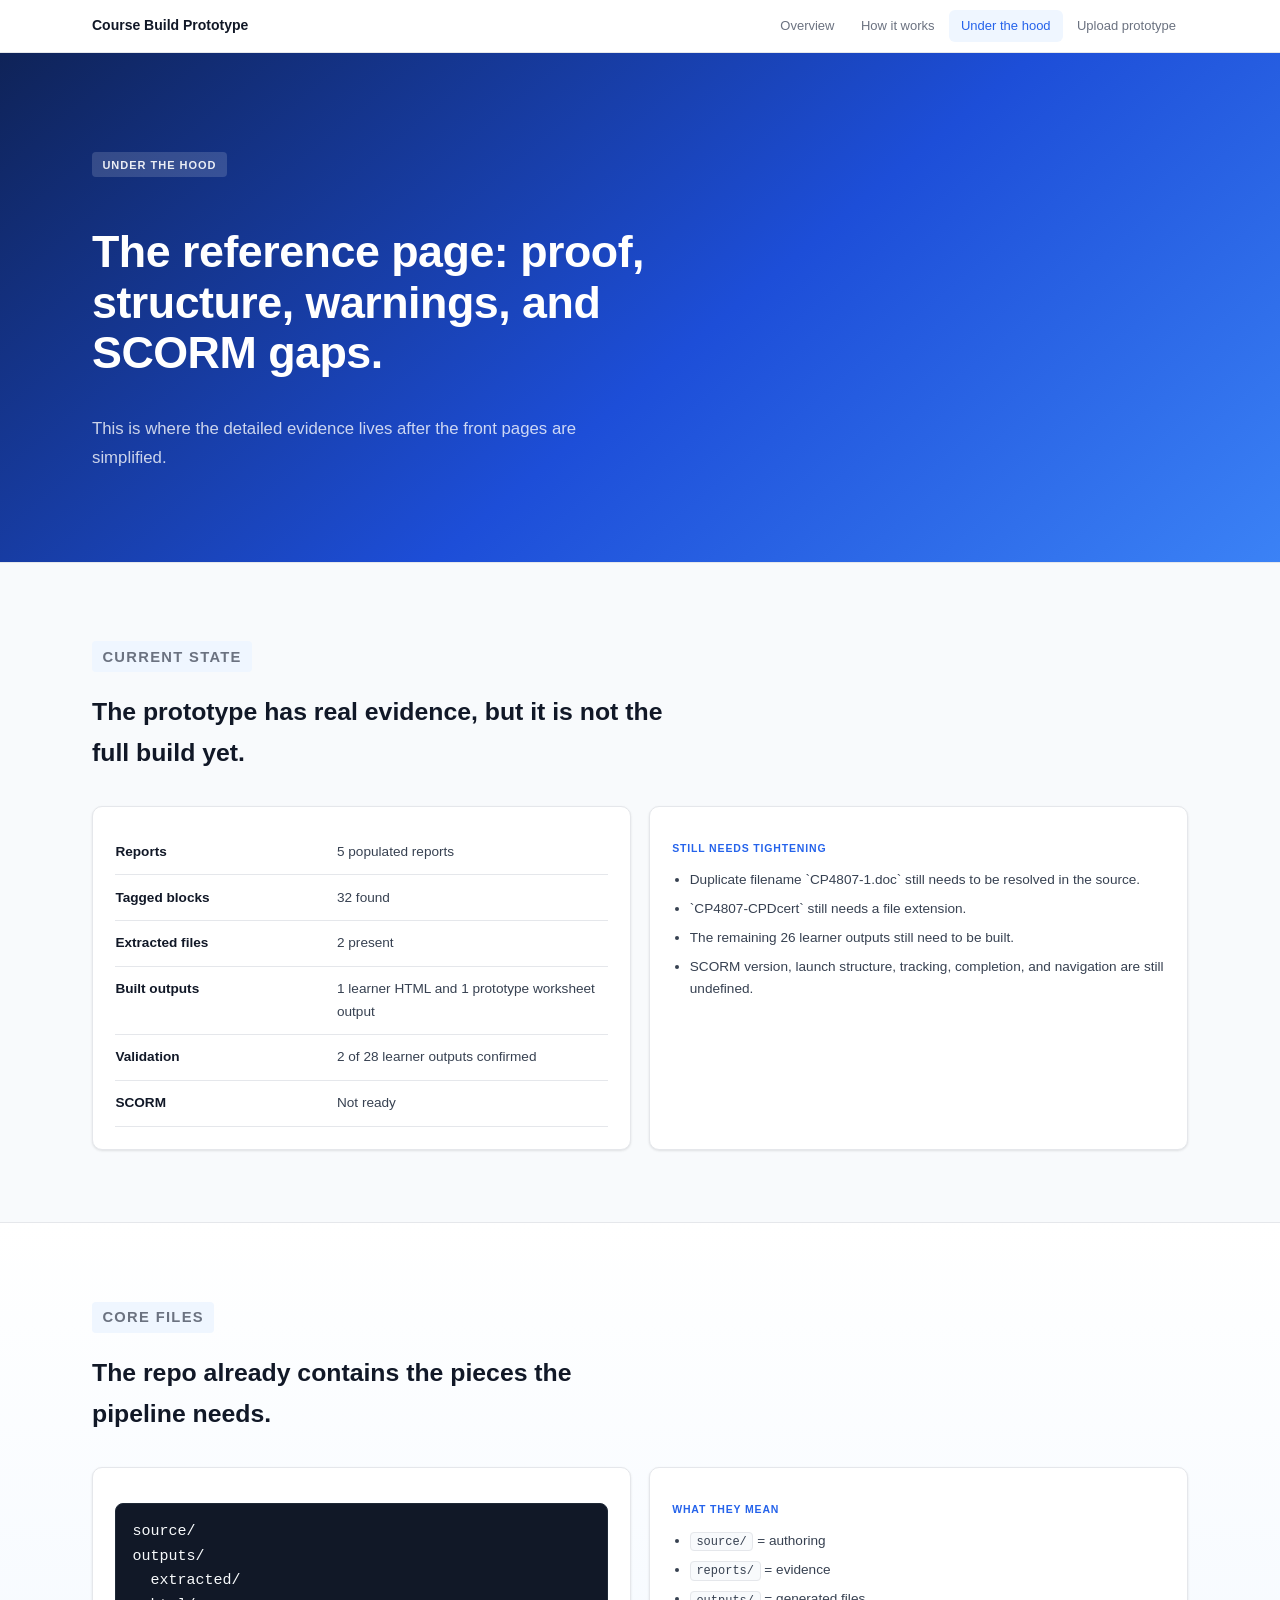
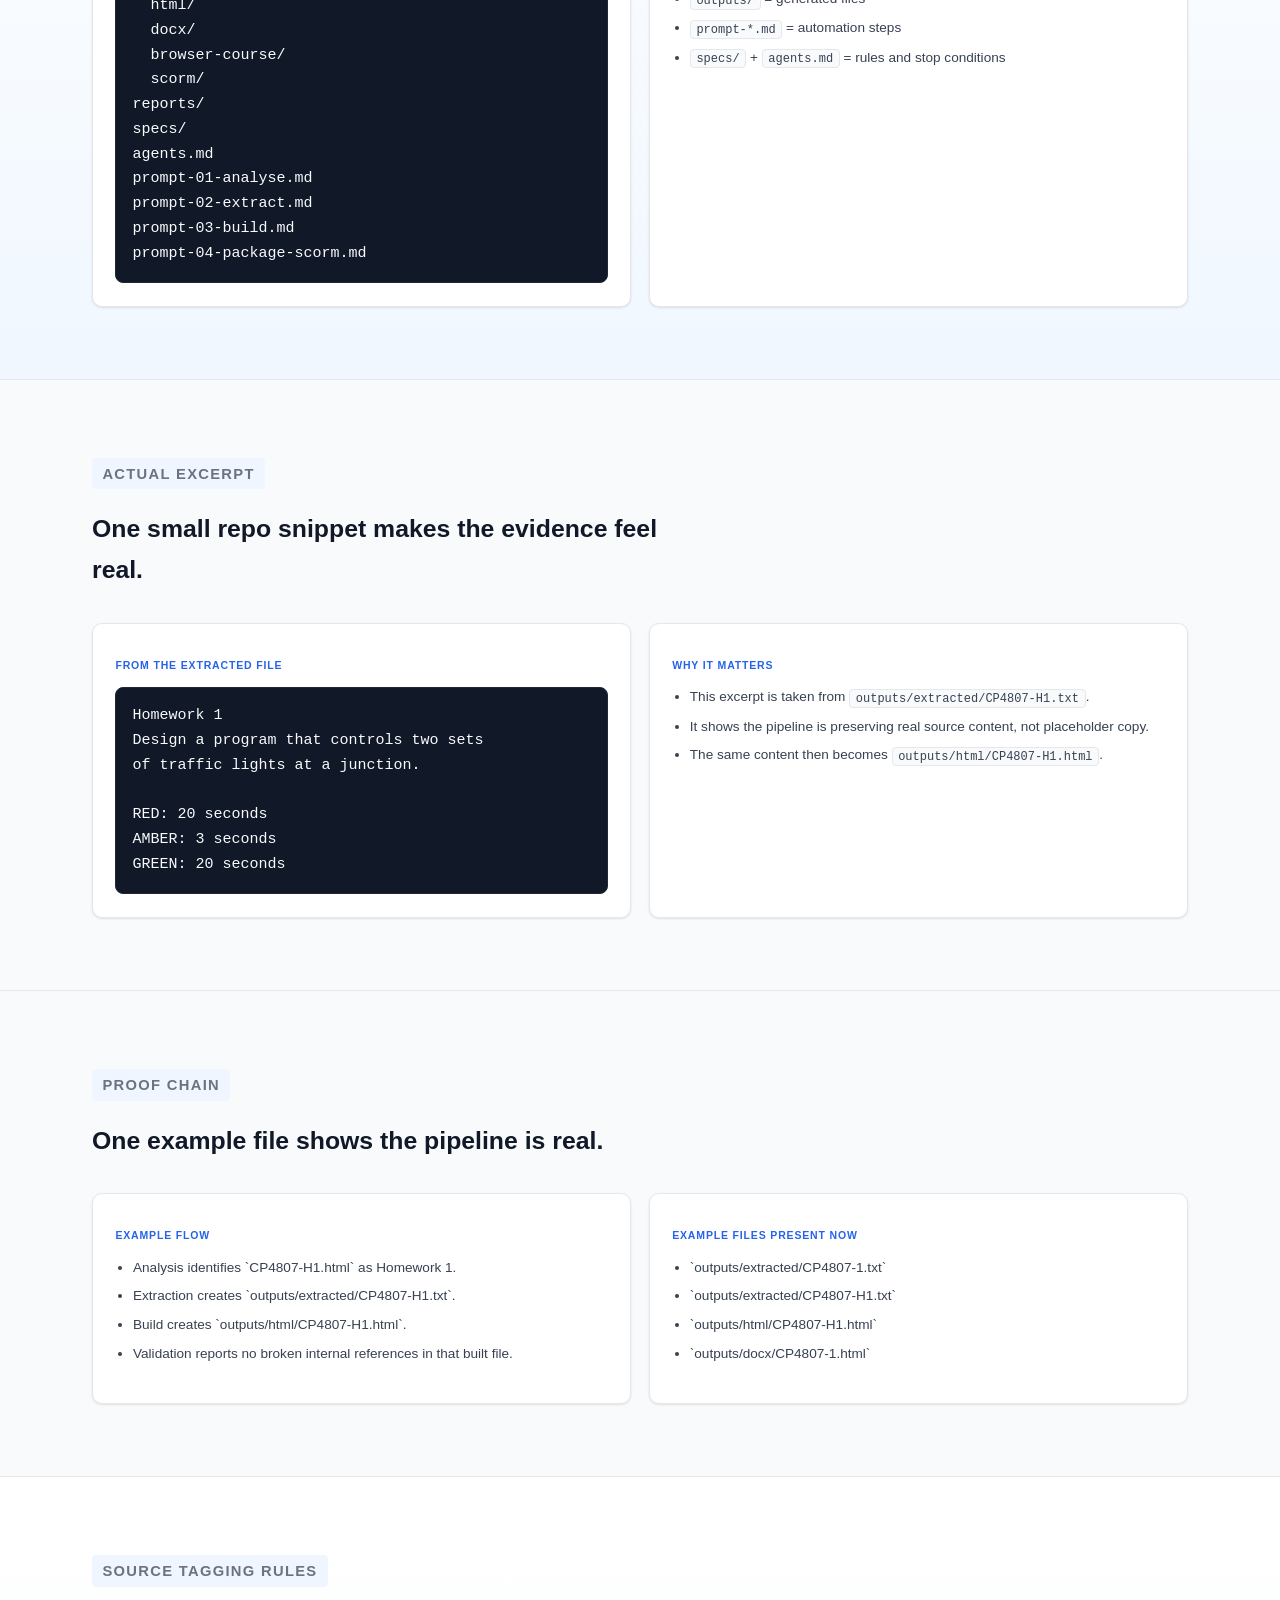
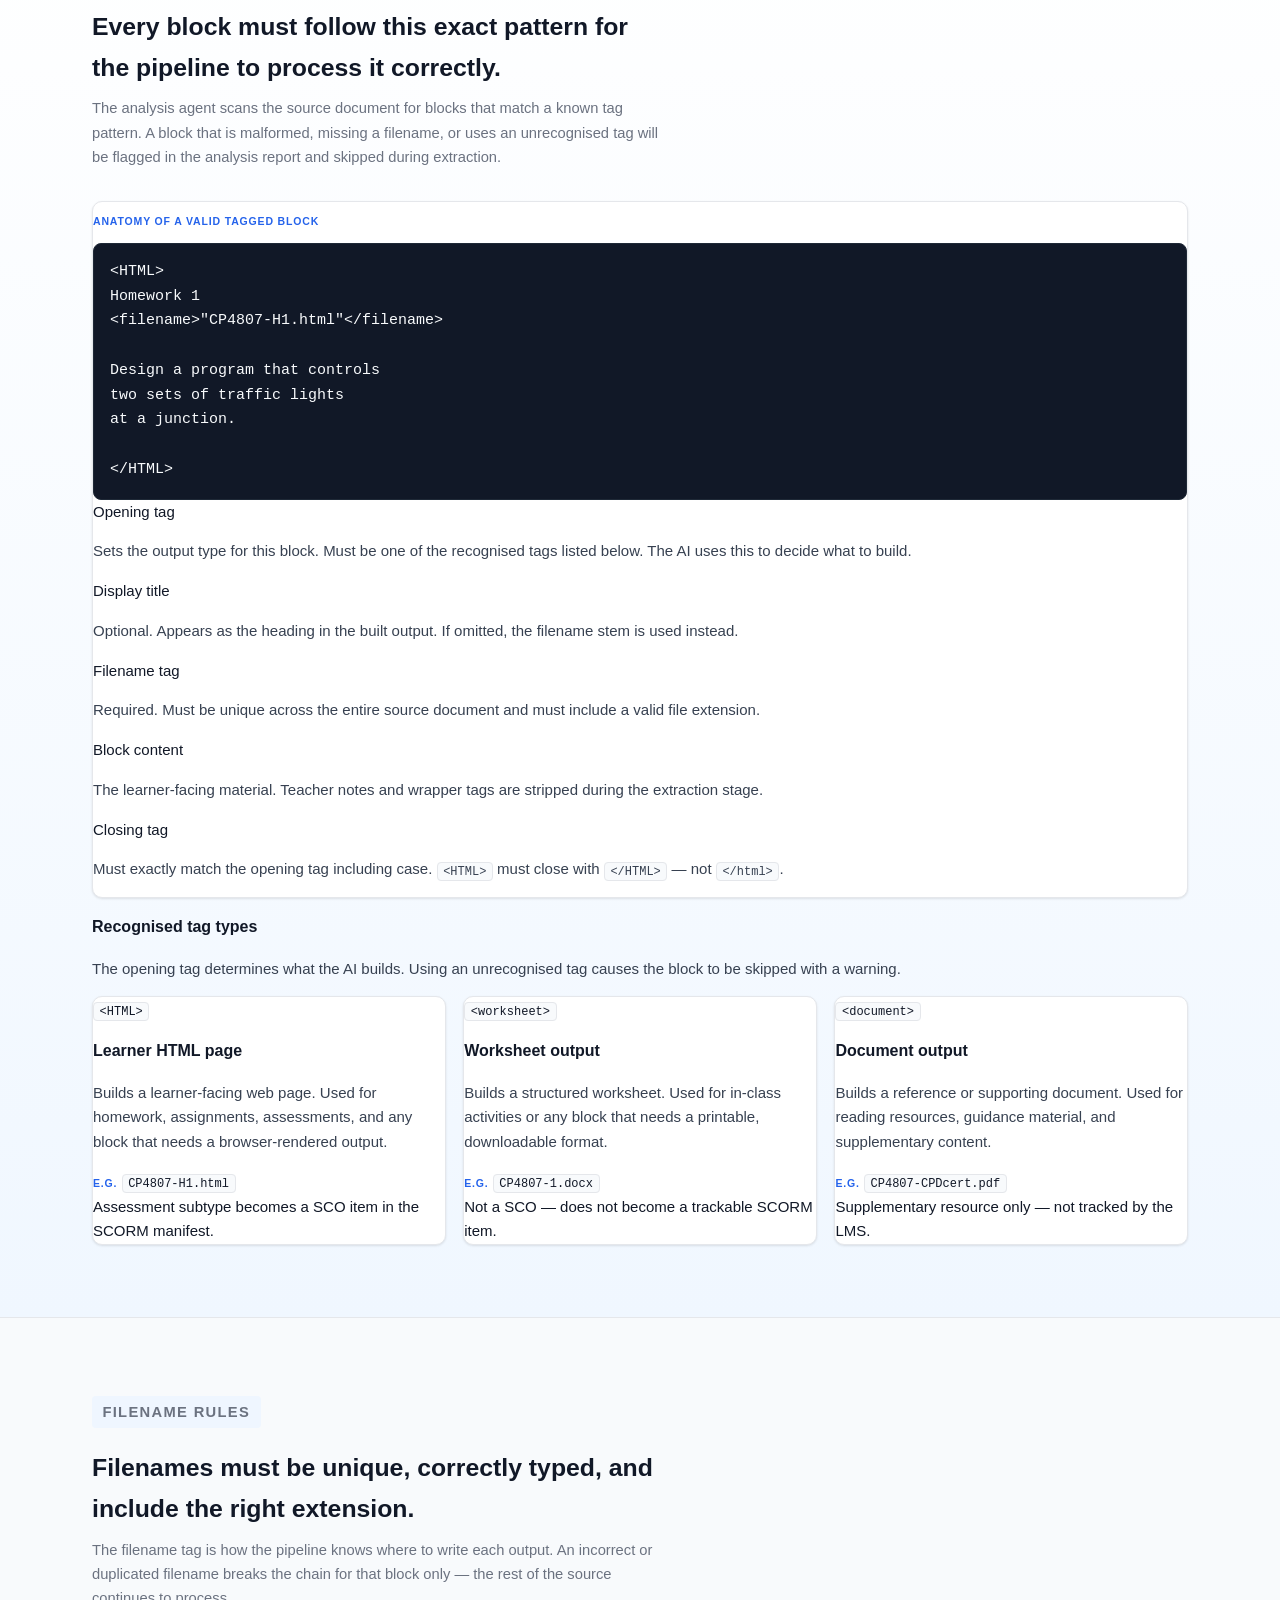
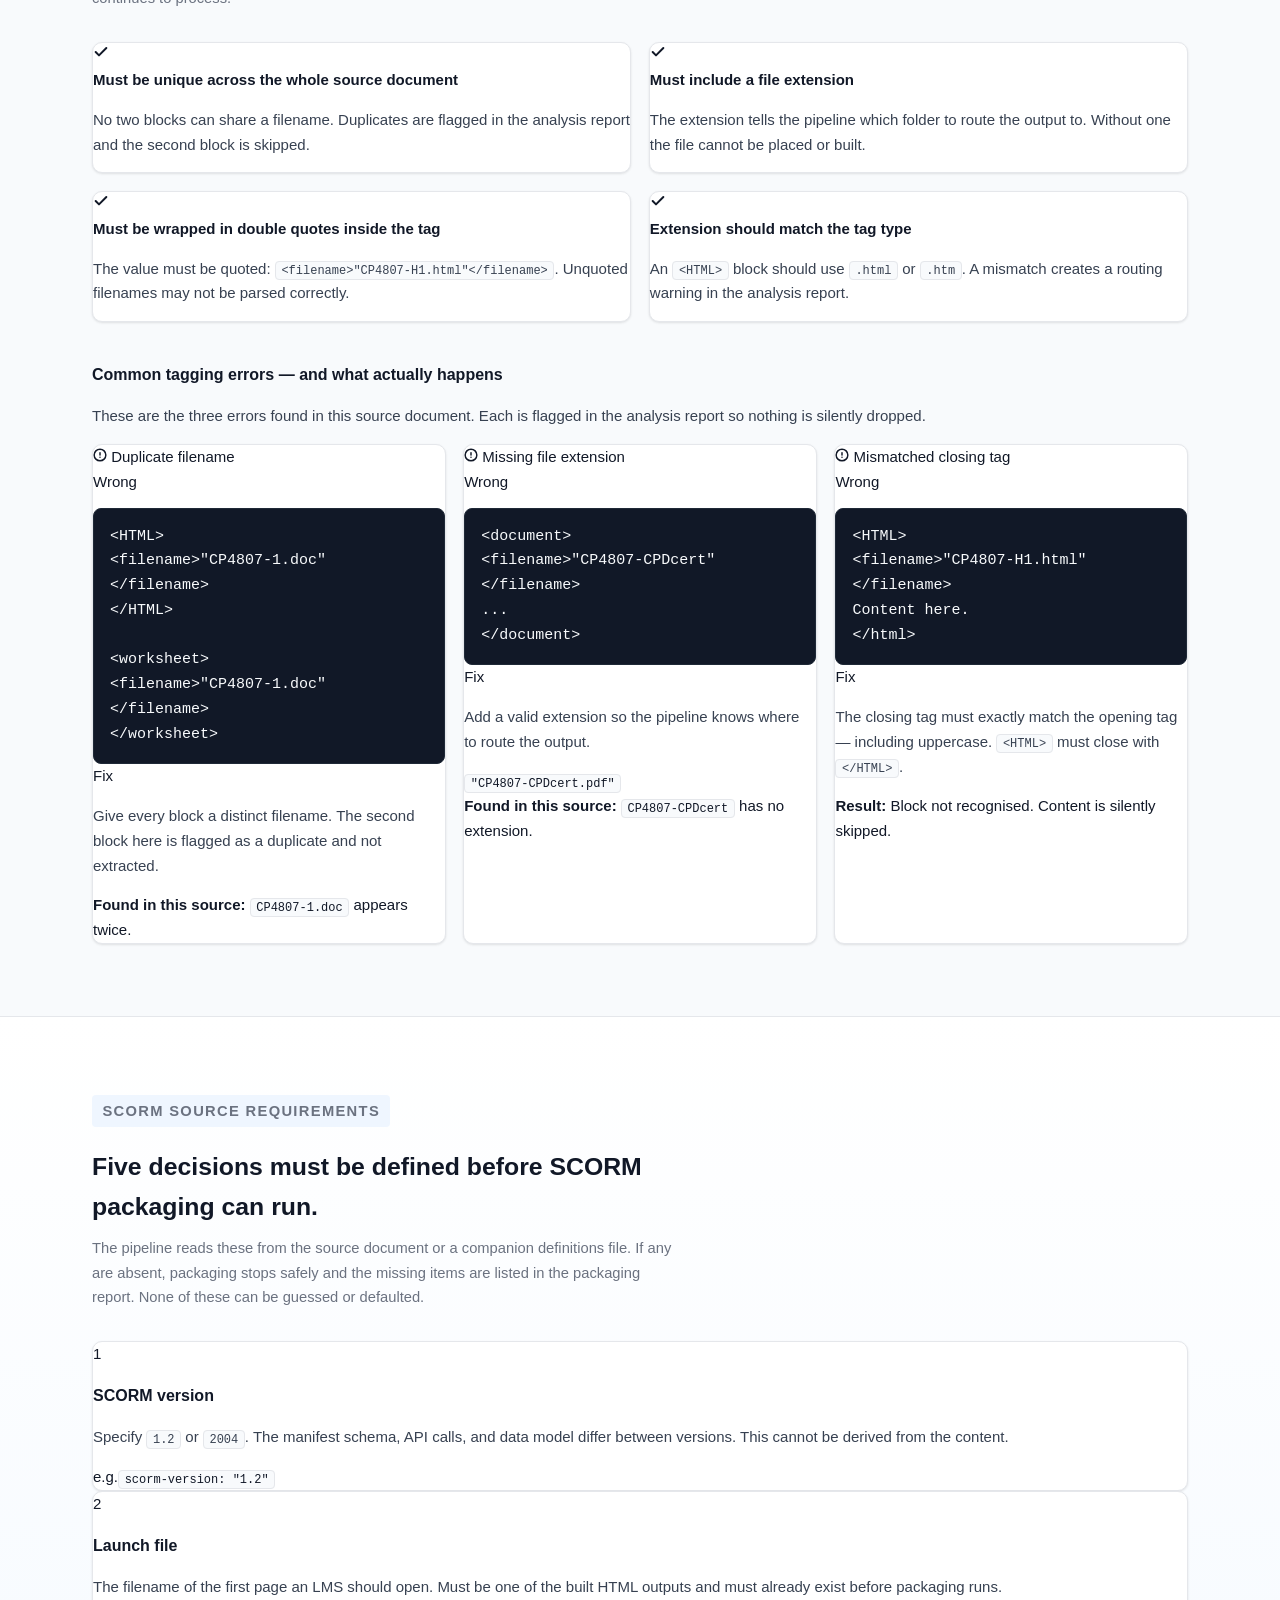
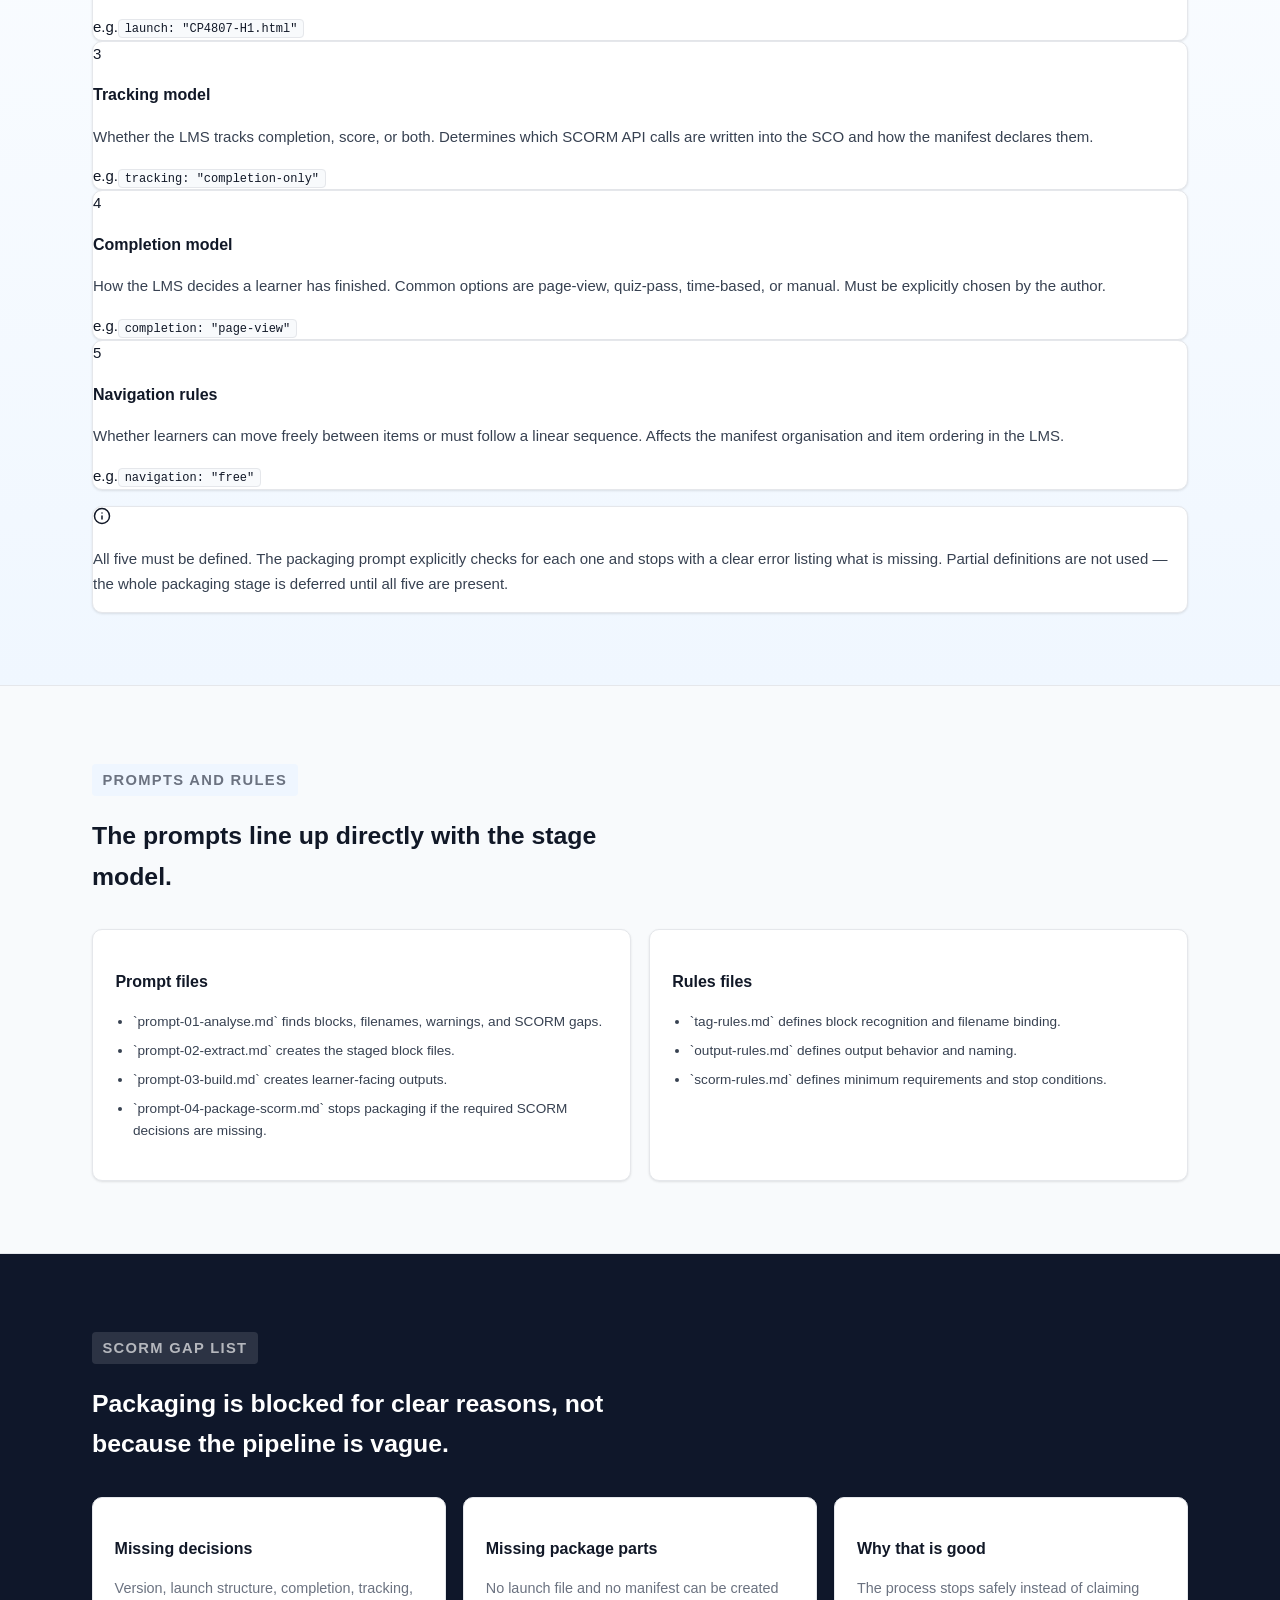
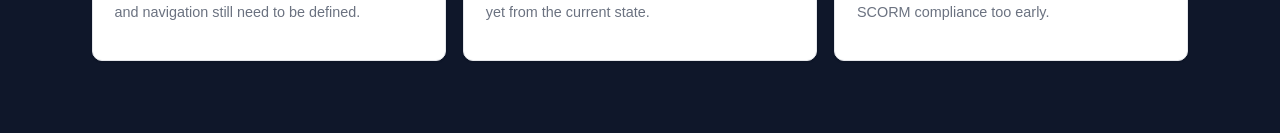
==== commit b527b0e1: "Update site pages and ignore local Claude settings" ====
--- a/backend.html
+++ b/backend.html
@@ -167,6 +167,306 @@
       </div>
     </section>
 
+    <!-- ══════════════════════════════════════════════════
+         TAGGING RULES
+         ══════════════════════════════════════════════════ -->
+    <section class="section section-tint">
+      <div class="wrap">
+        <div class="section-heading narrow-heading">
+          <p class="eyebrow">Source Tagging Rules</p>
+          <h2>Every block must follow this exact pattern for the pipeline to process it correctly.</h2>
+          <p>The analysis agent scans the source document for blocks that match a known tag pattern. A block that is malformed, missing a filename, or uses an unrecognised tag will be flagged in the analysis report and skipped during extraction.</p>
+        </div>
+
+        <!-- Block anatomy -->
+        <div class="tag-anatomy card">
+          <p class="mini-label">Anatomy of a valid tagged block</p>
+          <div class="tag-anatomy-body">
+            <div class="tag-anatomy-code">
+              <pre class="code-block tag-annotated"><code><span class="ta-open">&lt;HTML&gt;</span>
+<span class="ta-title">Homework 1</span>
+<span class="ta-fname">&lt;filename&gt;"CP4807-H1.html"&lt;/filename&gt;</span>
+
+<span class="ta-content">Design a program that controls
+two sets of traffic lights
+at a junction.</span>
+
+<span class="ta-close">&lt;/HTML&gt;</span></code></pre>
+            </div>
+            <div class="tag-anatomy-notes">
+              <div class="anatomy-note">
+                <span class="anatomy-pill ap-open">Opening tag</span>
+                <p>Sets the output type for this block. Must be one of the recognised tags listed below. The AI uses this to decide what to build.</p>
+              </div>
+              <div class="anatomy-note">
+                <span class="anatomy-pill ap-title">Display title</span>
+                <p>Optional. Appears as the heading in the built output. If omitted, the filename stem is used instead.</p>
+              </div>
+              <div class="anatomy-note">
+                <span class="anatomy-pill ap-fname">Filename tag</span>
+                <p>Required. Must be unique across the entire source document and must include a valid file extension.</p>
+              </div>
+              <div class="anatomy-note">
+                <span class="anatomy-pill ap-content">Block content</span>
+                <p>The learner-facing material. Teacher notes and wrapper tags are stripped during the extraction stage.</p>
+              </div>
+              <div class="anatomy-note">
+                <span class="anatomy-pill ap-close">Closing tag</span>
+                <p>Must exactly match the opening tag including case. <code>&lt;HTML&gt;</code> must close with <code>&lt;/HTML&gt;</code> — not <code>&lt;/html&gt;</code>.</p>
+              </div>
+            </div>
+          </div>
+        </div>
+
+        <!-- Tag type reference -->
+        <div class="subsection-heading">
+          <h3>Recognised tag types</h3>
+          <p>The opening tag determines what the AI builds. Using an unrecognised tag causes the block to be skipped with a warning.</p>
+        </div>
+
+        <div class="grid three-up tag-type-grid">
+          <article class="card tag-type-card">
+            <code class="tag-display">&lt;HTML&gt;</code>
+            <h3>Learner HTML page</h3>
+            <p>Builds a learner-facing web page. Used for homework, assignments, assessments, and any block that needs a browser-rendered output.</p>
+            <div class="tag-type-foot">
+              <div class="tag-type-eg"><span class="mini-label" style="margin:0;display:inline">e.g.</span> <code>CP4807-H1.html</code></div>
+              <div class="tag-scorm-note">Assessment subtype becomes a SCO item in the SCORM manifest.</div>
+            </div>
+          </article>
+
+          <article class="card tag-type-card">
+            <code class="tag-display">&lt;worksheet&gt;</code>
+            <h3>Worksheet output</h3>
+            <p>Builds a structured worksheet. Used for in-class activities or any block that needs a printable, downloadable format.</p>
+            <div class="tag-type-foot">
+              <div class="tag-type-eg"><span class="mini-label" style="margin:0;display:inline">e.g.</span> <code>CP4807-1.docx</code></div>
+              <div class="tag-scorm-note tag-scorm-neutral">Not a SCO — does not become a trackable SCORM item.</div>
+            </div>
+          </article>
+
+          <article class="card tag-type-card">
+            <code class="tag-display">&lt;document&gt;</code>
+            <h3>Document output</h3>
+            <p>Builds a reference or supporting document. Used for reading resources, guidance material, and supplementary content.</p>
+            <div class="tag-type-foot">
+              <div class="tag-type-eg"><span class="mini-label" style="margin:0;display:inline">e.g.</span> <code>CP4807-CPDcert.pdf</code></div>
+              <div class="tag-scorm-note tag-scorm-neutral">Supplementary resource only — not tracked by the LMS.</div>
+            </div>
+          </article>
+        </div>
+      </div>
+    </section>
+
+    <!-- ══════════════════════════════════════════════════
+         FILENAME RULES + COMMON ERRORS
+         ══════════════════════════════════════════════════ -->
+    <section class="section">
+      <div class="wrap">
+        <div class="section-heading narrow-heading">
+          <p class="eyebrow">Filename Rules</p>
+          <h2>Filenames must be unique, correctly typed, and include the right extension.</h2>
+          <p>The filename tag is how the pipeline knows where to write each output. An incorrect or duplicated filename breaks the chain for that block only — the rest of the source continues to process.</p>
+        </div>
+
+        <!-- 4 filename rules -->
+        <div class="grid two-up fname-rules-grid">
+          <div class="card fname-rule">
+            <div class="fname-rule-icon ok">
+              <svg width="16" height="16" viewBox="0 0 24 24" fill="none" stroke="currentColor" stroke-width="3" stroke-linecap="round" stroke-linejoin="round" aria-hidden="true"><polyline points="20 6 9 17 4 12"/></svg>
+            </div>
+            <div>
+              <strong>Must be unique across the whole source document</strong>
+              <p>No two blocks can share a filename. Duplicates are flagged in the analysis report and the second block is skipped.</p>
+            </div>
+          </div>
+          <div class="card fname-rule">
+            <div class="fname-rule-icon ok">
+              <svg width="16" height="16" viewBox="0 0 24 24" fill="none" stroke="currentColor" stroke-width="3" stroke-linecap="round" stroke-linejoin="round" aria-hidden="true"><polyline points="20 6 9 17 4 12"/></svg>
+            </div>
+            <div>
+              <strong>Must include a file extension</strong>
+              <p>The extension tells the pipeline which folder to route the output to. Without one the file cannot be placed or built.</p>
+            </div>
+          </div>
+          <div class="card fname-rule">
+            <div class="fname-rule-icon ok">
+              <svg width="16" height="16" viewBox="0 0 24 24" fill="none" stroke="currentColor" stroke-width="3" stroke-linecap="round" stroke-linejoin="round" aria-hidden="true"><polyline points="20 6 9 17 4 12"/></svg>
+            </div>
+            <div>
+              <strong>Must be wrapped in double quotes inside the tag</strong>
+              <p>The value must be quoted: <code>&lt;filename&gt;"CP4807-H1.html"&lt;/filename&gt;</code>. Unquoted filenames may not be parsed correctly.</p>
+            </div>
+          </div>
+          <div class="card fname-rule">
+            <div class="fname-rule-icon ok">
+              <svg width="16" height="16" viewBox="0 0 24 24" fill="none" stroke="currentColor" stroke-width="3" stroke-linecap="round" stroke-linejoin="round" aria-hidden="true"><polyline points="20 6 9 17 4 12"/></svg>
+            </div>
+            <div>
+              <strong>Extension should match the tag type</strong>
+              <p>An <code>&lt;HTML&gt;</code> block should use <code>.html</code> or <code>.htm</code>. A mismatch creates a routing warning in the analysis report.</p>
+            </div>
+          </div>
+        </div>
+
+        <!-- Common errors -->
+        <div class="subsection-heading" style="margin-top:2.5rem;">
+          <h3>Common tagging errors — and what actually happens</h3>
+          <p>These are the three errors found in this source document. Each is flagged in the analysis report so nothing is silently dropped.</p>
+        </div>
+
+        <div class="grid three-up error-cards-grid">
+
+          <article class="card error-card">
+            <div class="error-type-label">
+              <svg width="14" height="14" viewBox="0 0 24 24" fill="none" stroke="currentColor" stroke-width="2.5" stroke-linecap="round" aria-hidden="true"><circle cx="12" cy="12" r="10"/><line x1="12" y1="8" x2="12" y2="12"/><line x1="12" y1="16" x2="12.01" y2="16"/></svg>
+              Duplicate filename
+            </div>
+            <div class="error-split">
+              <div>
+                <div class="error-badge-wrong">Wrong</div>
+                <pre class="code-block code-block-sm"><code>&lt;HTML&gt;
+&lt;filename&gt;"CP4807-1.doc"
+&lt;/filename&gt;
+&lt;/HTML&gt;
+
+&lt;worksheet&gt;
+&lt;filename&gt;"CP4807-1.doc"
+&lt;/filename&gt;
+&lt;/worksheet&gt;</code></pre>
+              </div>
+              <div class="error-fix-block">
+                <div class="error-badge-fix">Fix</div>
+                <p>Give every block a distinct filename. The second block here is flagged as a duplicate and not extracted.</p>
+                <div class="error-real-case">
+                  <strong>Found in this source:</strong> <code>CP4807-1.doc</code> appears twice.
+                </div>
+              </div>
+            </div>
+          </article>
+
+          <article class="card error-card">
+            <div class="error-type-label">
+              <svg width="14" height="14" viewBox="0 0 24 24" fill="none" stroke="currentColor" stroke-width="2.5" stroke-linecap="round" aria-hidden="true"><circle cx="12" cy="12" r="10"/><line x1="12" y1="8" x2="12" y2="12"/><line x1="12" y1="16" x2="12.01" y2="16"/></svg>
+              Missing file extension
+            </div>
+            <div class="error-split">
+              <div>
+                <div class="error-badge-wrong">Wrong</div>
+                <pre class="code-block code-block-sm"><code>&lt;document&gt;
+&lt;filename&gt;"CP4807-CPDcert"
+&lt;/filename&gt;
+...
+&lt;/document&gt;</code></pre>
+              </div>
+              <div class="error-fix-block">
+                <div class="error-badge-fix">Fix</div>
+                <p>Add a valid extension so the pipeline knows where to route the output.</p>
+                <code class="fix-inline">"CP4807-CPDcert.pdf"</code>
+                <div class="error-real-case">
+                  <strong>Found in this source:</strong> <code>CP4807-CPDcert</code> has no extension.
+                </div>
+              </div>
+            </div>
+          </article>
+
+          <article class="card error-card">
+            <div class="error-type-label">
+              <svg width="14" height="14" viewBox="0 0 24 24" fill="none" stroke="currentColor" stroke-width="2.5" stroke-linecap="round" aria-hidden="true"><circle cx="12" cy="12" r="10"/><line x1="12" y1="8" x2="12" y2="12"/><line x1="12" y1="16" x2="12.01" y2="16"/></svg>
+              Mismatched closing tag
+            </div>
+            <div class="error-split">
+              <div>
+                <div class="error-badge-wrong">Wrong</div>
+                <pre class="code-block code-block-sm"><code>&lt;HTML&gt;
+&lt;filename&gt;"CP4807-H1.html"
+&lt;/filename&gt;
+Content here.
+&lt;/html&gt;</code></pre>
+              </div>
+              <div class="error-fix-block">
+                <div class="error-badge-fix">Fix</div>
+                <p>The closing tag must exactly match the opening tag — including uppercase. <code>&lt;HTML&gt;</code> must close with <code>&lt;/HTML&gt;</code>.</p>
+                <div class="error-real-case">
+                  <strong>Result:</strong> Block not recognised. Content is silently skipped.
+                </div>
+              </div>
+            </div>
+          </article>
+
+        </div>
+      </div>
+    </section>
+
+    <!-- ══════════════════════════════════════════════════
+         SCORM SOURCE REQUIREMENTS
+         ══════════════════════════════════════════════════ -->
+    <section class="section section-tint">
+      <div class="wrap">
+        <div class="section-heading narrow-heading">
+          <p class="eyebrow">SCORM Source Requirements</p>
+          <h2>Five decisions must be defined before SCORM packaging can run.</h2>
+          <p>The pipeline reads these from the source document or a companion definitions file. If any are absent, packaging stops safely and the missing items are listed in the packaging report. None of these can be guessed or defaulted.</p>
+        </div>
+
+        <div class="scorm-req-grid">
+
+          <article class="card scorm-req-card">
+            <div class="scorm-req-num">1</div>
+            <div class="scorm-req-body">
+              <h3>SCORM version</h3>
+              <p>Specify <code>1.2</code> or <code>2004</code>. The manifest schema, API calls, and data model differ between versions. This cannot be derived from the content.</p>
+              <div class="scorm-req-eg"><span>e.g.</span><code>scorm-version: "1.2"</code></div>
+            </div>
+          </article>
+
+          <article class="card scorm-req-card">
+            <div class="scorm-req-num">2</div>
+            <div class="scorm-req-body">
+              <h3>Launch file</h3>
+              <p>The filename of the first page an LMS should open. Must be one of the built HTML outputs and must already exist before packaging runs.</p>
+              <div class="scorm-req-eg"><span>e.g.</span><code>launch: "CP4807-H1.html"</code></div>
+            </div>
+          </article>
+
+          <article class="card scorm-req-card">
+            <div class="scorm-req-num">3</div>
+            <div class="scorm-req-body">
+              <h3>Tracking model</h3>
+              <p>Whether the LMS tracks completion, score, or both. Determines which SCORM API calls are written into the SCO and how the manifest declares them.</p>
+              <div class="scorm-req-eg"><span>e.g.</span><code>tracking: "completion-only"</code></div>
+            </div>
+          </article>
+
+          <article class="card scorm-req-card">
+            <div class="scorm-req-num">4</div>
+            <div class="scorm-req-body">
+              <h3>Completion model</h3>
+              <p>How the LMS decides a learner has finished. Common options are page-view, quiz-pass, time-based, or manual. Must be explicitly chosen by the author.</p>
+              <div class="scorm-req-eg"><span>e.g.</span><code>completion: "page-view"</code></div>
+            </div>
+          </article>
+
+          <article class="card scorm-req-card">
+            <div class="scorm-req-num">5</div>
+            <div class="scorm-req-body">
+              <h3>Navigation rules</h3>
+              <p>Whether learners can move freely between items or must follow a linear sequence. Affects the manifest organisation and item ordering in the LMS.</p>
+              <div class="scorm-req-eg"><span>e.g.</span><code>navigation: "free"</code></div>
+            </div>
+          </article>
+
+        </div>
+
+        <div class="scorm-req-note card" style="margin-top:1rem;">
+          <div class="scorm-req-note-icon">
+            <svg width="18" height="18" viewBox="0 0 24 24" fill="none" stroke="currentColor" stroke-width="2" stroke-linecap="round" stroke-linejoin="round" aria-hidden="true"><circle cx="12" cy="12" r="10"/><line x1="12" y1="16" x2="12" y2="12"/><line x1="12" y1="8" x2="12.01" y2="8"/></svg>
+          </div>
+          <p>All five must be defined. The packaging prompt explicitly checks for each one and stops with a clear error listing what is missing. Partial definitions are not used — the whole packaging stage is deferred until all five are present.</p>
+        </div>
+      </div>
+    </section>
+
     <section class="section">
       <div class="wrap">
         <div class="section-heading narrow-heading">
--- a/styles.css
+++ b/styles.css
@@ -1444,3 +1444,777 @@
     padding: 0.8rem;
   }
 }
+
+/* =====================================================
+   VISUAL ENHANCEMENTS
+   ===================================================== */
+
+/* Hero animated decorations */
+.hero,
+.hero-overview,
+.hero-workflow,
+.hero-backend {
+  position: relative;
+  overflow: hidden;
+}
+
+.hero-dot-grid {
+  position: absolute;
+  inset: 0;
+  background-image: radial-gradient(rgba(255,255,255,0.13) 1.5px, transparent 1.5px);
+  background-size: 30px 30px;
+  pointer-events: none;
+  z-index: 0;
+}
+
+.hero .wrap,
+.hero-overview .wrap,
+.hero-workflow .wrap,
+.hero-backend .wrap {
+  position: relative;
+  z-index: 1;
+}
+
+.hero-orb {
+  position: absolute;
+  border-radius: 50%;
+  pointer-events: none;
+  z-index: 0;
+}
+
+.hero-orb-1 {
+  width: 420px;
+  height: 420px;
+  top: -140px;
+  right: -80px;
+  background: radial-gradient(circle, rgba(96,165,250,0.3) 0%, transparent 65%);
+  animation: orb-drift 9s ease-in-out infinite;
+}
+
+.hero-orb-2 {
+  width: 300px;
+  height: 300px;
+  bottom: -110px;
+  left: -60px;
+  background: radial-gradient(circle, rgba(167,139,250,0.22) 0%, transparent 65%);
+  animation: orb-drift 12s ease-in-out infinite reverse;
+}
+
+.hero-orb-3 {
+  width: 220px;
+  height: 220px;
+  bottom: 10px;
+  right: 28%;
+  background: radial-gradient(circle, rgba(34,197,94,0.13) 0%, transparent 65%);
+  animation: orb-drift 7s ease-in-out infinite 2s;
+}
+
+@keyframes orb-drift {
+  0%, 100% { transform: translate(0, 0) scale(1); }
+  33%       { transform: translate(12px, -18px) scale(1.04); }
+  66%       { transform: translate(-10px, 10px) scale(0.96); }
+}
+
+/* Hero pipeline card (replaces hero-panel) */
+.hero-pipeline-card {
+  background: white;
+  border-radius: 14px;
+  padding: 1.25rem 1.25rem 0.75rem;
+  box-shadow: 0 24px 60px rgba(0,0,0,0.2), 0 8px 24px rgba(0,0,0,0.12);
+  border: 1px solid rgba(255,255,255,0.5);
+  position: relative;
+  overflow: hidden;
+}
+
+.hero-pipeline-card::before {
+  content: "";
+  position: absolute;
+  inset: 0 0 auto 0;
+  height: 3px;
+  background: linear-gradient(90deg, #2563eb 0%, #7c3aed 50%, #059669 100%);
+}
+
+.pipeline-card-label {
+  display: block;
+  font-size: 10.5px;
+  font-weight: 700;
+  text-transform: uppercase;
+  letter-spacing: 0.08em;
+  color: var(--accent);
+  margin-bottom: 0.5rem;
+}
+
+.hero-pipeline-svg {
+  width: 100%;
+  height: auto;
+  display: block;
+}
+
+/* Large gradient stat numbers in proof pills */
+.proof-num {
+  font-size: 2.8rem;
+  font-weight: 900;
+  line-height: 1;
+  letter-spacing: -2px;
+  margin-bottom: 0.35rem;
+}
+
+.proof-pill:nth-child(1) .proof-num {
+  background: linear-gradient(135deg, #1d4ed8, #60a5fa);
+  -webkit-background-clip: text;
+  -webkit-text-fill-color: transparent;
+  background-clip: text;
+}
+.proof-pill:nth-child(2) .proof-num {
+  background: linear-gradient(135deg, #065f46, #34d399);
+  -webkit-background-clip: text;
+  -webkit-text-fill-color: transparent;
+  background-clip: text;
+}
+.proof-pill:nth-child(3) .proof-num {
+  background: linear-gradient(135deg, #5b21b6, #a78bfa);
+  -webkit-background-clip: text;
+  -webkit-text-fill-color: transparent;
+  background-clip: text;
+}
+.proof-pill:nth-child(4) .proof-num {
+  background: linear-gradient(135deg, #9a3412, #fb923c);
+  -webkit-background-clip: text;
+  -webkit-text-fill-color: transparent;
+  background-clip: text;
+}
+
+/* Color-code proof pill top bars */
+.proof-pill:nth-child(1)::before { background: linear-gradient(90deg, #1d4ed8, #60a5fa); }
+.proof-pill:nth-child(2)::before { background: linear-gradient(90deg, #059669, #34d399); }
+.proof-pill:nth-child(3)::before { background: linear-gradient(90deg, #7c3aed, #a78bfa); }
+.proof-pill:nth-child(4)::before { background: linear-gradient(90deg, #ea580c, #fb923c); }
+
+/* Color-code about node icons */
+.about-node-graphic:nth-child(1) .about-icon {
+  background: linear-gradient(135deg, #2563eb 0%, #1d4ed8 100%);
+  box-shadow: 0 8px 20px rgba(37,99,235,0.3);
+}
+.about-node-graphic:nth-child(2) .about-icon {
+  background: linear-gradient(135deg, #7c3aed 0%, #5b21b6 100%);
+  box-shadow: 0 8px 20px rgba(124,58,237,0.3);
+}
+.about-node-graphic:nth-child(3) .about-icon {
+  background: linear-gradient(135deg, #059669 0%, #047857 100%);
+  box-shadow: 0 8px 20px rgba(5,150,105,0.3);
+}
+
+/* Nicer arrow on visual flow nodes */
+.visual-node::after {
+  content: "→";
+  font-size: 1.4rem;
+  right: -1.1rem;
+  color: var(--accent);
+}
+
+/* Micro-lift on card hover */
+.card {
+  transition: box-shadow 0.2s ease, transform 0.2s ease;
+}
+.card:hover {
+  box-shadow: 0 10px 32px rgba(37,99,235,0.13), 0 2px 8px rgba(0,0,0,0.05);
+  transform: translateY(-2px);
+}
+
+/* Benefit number icons with gradient */
+.benefit-icon {
+  background: linear-gradient(135deg, var(--accent-light), #dbeafe);
+  font-size: 0.85rem;
+}
+.benefit-card-strong:nth-child(1) .benefit-icon { background: linear-gradient(135deg, #eff6ff, #bfdbfe); color: #1d4ed8; }
+.benefit-card-strong:nth-child(2) .benefit-icon { background: linear-gradient(135deg, #f0fdf4, #bbf7d0); color: #059669; }
+.benefit-card-strong:nth-child(3) .benefit-icon { background: linear-gradient(135deg, #faf5ff, #ddd6fe); color: #7c3aed; }
+
+/* Section tint subtle radial glow */
+.section-tint {
+  background: linear-gradient(180deg, var(--white) 0%, #f0f7ff 100%);
+}
+
+/* =====================================================
+   SCORM EXPLAINER SECTION
+   ===================================================== */
+
+.scorm-flow-banner {
+  display: grid;
+  grid-template-columns: 1fr 1fr;
+  gap: 2rem;
+  align-items: center;
+  padding: 2rem;
+  margin-bottom: 1.1rem;
+  background: linear-gradient(135deg, #ffffff 0%, #f5f3ff 60%, #faf5ff 100%);
+  border: 1px solid #e9d5ff;
+}
+
+.scorm-flow-copy {
+  max-width: 420px;
+}
+
+.scorm-flow-tagline {
+  font-size: 1.8rem;
+  font-weight: 900;
+  line-height: 1.1;
+  letter-spacing: -0.5px;
+  background: linear-gradient(135deg, #2563eb, #7c3aed);
+  -webkit-background-clip: text;
+  -webkit-text-fill-color: transparent;
+  background-clip: text;
+  margin-bottom: 0.85rem;
+}
+
+.scorm-flow-copy p:not(.scorm-flow-tagline) {
+  font-size: 0.92rem;
+  color: var(--text-soft);
+  line-height: 1.7;
+  margin: 0;
+}
+
+.scorm-flow-diagram {
+  display: flex;
+  align-items: center;
+  justify-content: center;
+}
+
+.scorm-flow-diagram svg {
+  width: 100%;
+  max-width: 360px;
+  height: auto;
+  display: block;
+}
+
+.scorm-concepts {
+  margin-top: 0;
+}
+
+.scorm-card {
+  padding: 1.4rem;
+  display: flex;
+  flex-direction: column;
+  gap: 0.6rem;
+}
+
+.scorm-card h3 {
+  font-size: 1rem;
+  margin: 0;
+}
+
+.scorm-card p {
+  font-size: 0.88rem;
+  color: var(--text-soft);
+  line-height: 1.65;
+  margin: 0;
+  flex: 1;
+}
+
+.scorm-card-icon {
+  width: 44px;
+  height: 44px;
+  border-radius: 12px;
+  display: flex;
+  align-items: center;
+  justify-content: center;
+  flex-shrink: 0;
+}
+
+.scorm-icon-blue  { background: #eff6ff; color: #2563eb; box-shadow: inset 0 0 0 1px #bfdbfe; }
+.scorm-icon-purple { background: #f5f3ff; color: #7c3aed; box-shadow: inset 0 0 0 1px #ddd6fe; }
+.scorm-icon-green  { background: #ecfdf5; color: #059669; box-shadow: inset 0 0 0 1px #a7f3d0; }
+.scorm-icon-amber  { background: #fff7ed; color: #d97706; box-shadow: inset 0 0 0 1px #fed7aa; }
+
+.scorm-card-insight {
+  margin-top: auto;
+  padding: 0.55rem 0.75rem;
+  border-radius: 6px;
+  font-size: 0.8rem;
+  font-weight: 700;
+}
+
+.scorm-card:nth-child(1) .scorm-card-insight { background: #eff6ff; color: #1d4ed8; }
+.scorm-card:nth-child(2) .scorm-card-insight { background: #f5f3ff; color: #6d28d9; }
+.scorm-card:nth-child(3) .scorm-card-insight { background: #ecfdf5; color: #047857; }
+.scorm-card:nth-child(4) .scorm-card-insight { background: #fff7ed; color: #b45309; }
+
+@media (max-width: 900px) {
+  .scorm-flow-banner {
+    grid-template-columns: 1fr;
+  }
+  .scorm-flow-tagline {
+    font-size: 1.5rem;
+  }
+}
+
+/* =====================================================
+   WORKFLOW PAGE
+   ===================================================== */
+
+/* At A Glance — 3-phase overview banner */
+.wf-overview {
+  display: grid;
+  grid-template-columns: 1fr auto 1fr auto 1fr;
+  gap: 0;
+  align-items: stretch;
+  margin-top: 1rem;
+  border: 1px solid var(--border);
+  border-radius: 14px;
+  overflow: hidden;
+  box-shadow: var(--shadow-md);
+}
+
+.wf-phase {
+  padding: 1.75rem 1.5rem;
+}
+
+.wf-phase-human {
+  background: linear-gradient(160deg, #eff6ff 0%, #dbeafe 100%);
+  border-right: 1px solid var(--border);
+}
+.wf-phase-ai {
+  background: linear-gradient(160deg, #f5f3ff 0%, #ede9fe 100%);
+  border-right: 1px solid var(--border);
+}
+.wf-phase-output {
+  background: linear-gradient(160deg, #ecfdf5 0%, #d1fae5 100%);
+}
+
+.wf-phase-head {
+  display: flex;
+  align-items: center;
+  gap: 0.6rem;
+  margin-bottom: 0.75rem;
+}
+
+.wf-phase-icon {
+  width: 36px;
+  height: 36px;
+  border-radius: 10px;
+  display: flex;
+  align-items: center;
+  justify-content: center;
+  flex-shrink: 0;
+}
+
+.wf-icon-human  { background: #2563eb; color: white; box-shadow: 0 4px 12px rgba(37,99,235,0.3); }
+.wf-icon-ai     { background: #7c3aed; color: white; box-shadow: 0 4px 12px rgba(124,58,237,0.3); }
+.wf-icon-output { background: #059669; color: white; box-shadow: 0 4px 12px rgba(5,150,105,0.3); }
+
+.wf-phase-role {
+  font-size: 11px;
+  font-weight: 800;
+  text-transform: uppercase;
+  letter-spacing: 0.08em;
+}
+
+.wf-phase-human  .wf-phase-role { color: #1d4ed8; }
+.wf-phase-ai     .wf-phase-role { color: #6d28d9; }
+.wf-phase-output .wf-phase-role { color: #047857; }
+
+.wf-phase h3 {
+  font-size: 1.05rem;
+  margin: 0 0 0.4rem;
+  color: var(--text);
+}
+
+.wf-phase p {
+  font-size: 0.86rem;
+  color: var(--text-soft);
+  margin: 0 0 1rem;
+  line-height: 1.6;
+}
+
+.wf-phase-chips {
+  display: flex;
+  flex-wrap: wrap;
+  gap: 0.35rem;
+}
+
+.wf-phase-chips span {
+  padding: 0.22rem 0.6rem;
+  border-radius: 999px;
+  font-size: 0.72rem;
+  font-weight: 600;
+}
+
+.wf-phase-human  .wf-phase-chips span { background: rgba(37,99,235,0.12); color: #1d4ed8; }
+.wf-phase-ai     .wf-phase-chips span { background: rgba(124,58,237,0.12); color: #6d28d9; }
+.wf-phase-output .wf-phase-chips span { background: rgba(5,150,105,0.12);  color: #047857; }
+
+.wf-phase-arrow {
+  display: flex;
+  align-items: center;
+  justify-content: center;
+  padding: 0 0.5rem;
+  background: white;
+  border-left: 1px solid var(--border);
+  border-right: 1px solid var(--border);
+}
+
+/* Engineer steps — numbered card list */
+.eng-steps {
+  display: grid;
+  grid-template-columns: 1fr 1fr;
+  gap: 0.9rem;
+}
+
+.eng-step {
+  display: flex;
+  gap: 1rem;
+  padding: 1.35rem;
+  align-items: flex-start;
+  border-left: 3px solid transparent;
+  transition: border-color 0.2s;
+}
+
+.eng-step:nth-child(1) { border-left-color: #2563eb; }
+.eng-step:nth-child(2) { border-left-color: #3b82f6; }
+.eng-step:nth-child(3) { border-left-color: #60a5fa; }
+.eng-step:nth-child(4) { border-left-color: #7c3aed; }
+.eng-step:nth-child(5) { border-left-color: #059669; }
+
+.eng-step-last {
+  grid-column: span 2;
+}
+
+.eng-step-num {
+  width: 38px;
+  height: 38px;
+  border-radius: 50%;
+  display: flex;
+  align-items: center;
+  justify-content: center;
+  font-size: 1rem;
+  font-weight: 800;
+  color: white;
+  flex-shrink: 0;
+  line-height: 1;
+}
+
+.eng-step:nth-child(1) .eng-step-num { background: linear-gradient(135deg, #2563eb, #3b82f6); box-shadow: 0 4px 12px rgba(37,99,235,0.3); }
+.eng-step:nth-child(2) .eng-step-num { background: linear-gradient(135deg, #3b82f6, #60a5fa); box-shadow: 0 4px 12px rgba(59,130,246,0.3); }
+.eng-step:nth-child(3) .eng-step-num { background: linear-gradient(135deg, #60a5fa, #7c3aed); box-shadow: 0 4px 12px rgba(96,165,250,0.3); }
+.eng-step:nth-child(4) .eng-step-num { background: linear-gradient(135deg, #7c3aed, #a78bfa); box-shadow: 0 4px 12px rgba(124,58,237,0.3); }
+.eng-step:nth-child(5) .eng-step-num { background: linear-gradient(135deg, #059669, #34d399); box-shadow: 0 4px 12px rgba(5,150,105,0.3); }
+
+.eng-step-body {
+  flex: 1;
+}
+
+.eng-step-body h3 {
+  margin: 0 0 0.35rem;
+  font-size: 1rem;
+}
+
+.eng-step-body p {
+  font-size: 0.86rem;
+  color: var(--text-soft);
+  margin: 0 0 0.75rem;
+  line-height: 1.6;
+}
+
+.eng-step-result {
+  display: inline-flex;
+  align-items: center;
+  gap: 0.4rem;
+  padding: 0.45rem 0.7rem;
+  background: #ecfdf5;
+  border: 1px solid #a7f3d0;
+  border-radius: 6px;
+  font-size: 0.8rem;
+  font-weight: 600;
+  color: #047857;
+}
+
+.eng-step-result svg {
+  flex-shrink: 0;
+  color: #059669;
+}
+
+/* AI pipeline — 5 connected stage cards */
+.ai-pipeline-grid {
+  display: grid;
+  grid-template-columns: repeat(5, 1fr);
+  gap: 0.8rem;
+  position: relative;
+}
+
+.ai-stage {
+  padding: 1.2rem;
+  display: flex;
+  flex-direction: column;
+  gap: 0.5rem;
+  position: relative;
+}
+
+/* Arrow after each stage except last */
+.ai-stage:not(:last-child)::after {
+  content: "→";
+  position: absolute;
+  right: -0.9rem;
+  top: 50%;
+  transform: translateY(-50%);
+  font-size: 1.1rem;
+  font-weight: 900;
+  z-index: 2;
+  background: var(--bg);
+  padding: 0 0.15rem;
+}
+
+.ai-stage:nth-child(1)::after { color: #2563eb; }
+.ai-stage:nth-child(2)::after { color: #4f46e5; }
+.ai-stage:nth-child(3)::after { color: #7c3aed; }
+.ai-stage:nth-child(4)::after { color: #059669; }
+
+.ai-stage-tag {
+  display: inline-flex;
+  align-items: center;
+  padding: 0.25rem 0.65rem;
+  border-radius: 20px;
+  font-size: 10.5px;
+  font-weight: 800;
+  text-transform: uppercase;
+  letter-spacing: 0.07em;
+  align-self: flex-start;
+  margin-bottom: 0.2rem;
+}
+
+.ai-tag-1 { background: #dbeafe; color: #1d4ed8; }
+.ai-tag-2 { background: #e0e7ff; color: #3730a3; }
+.ai-tag-3 { background: #ede9fe; color: #5b21b6; }
+.ai-tag-4 { background: #ecfdf5; color: #047857; }
+.ai-tag-5 { background: #fff7ed; color: #b45309; }
+
+/* Colored top border on each ai-stage */
+.ai-stage:nth-child(1) { border-top: 3px solid #2563eb; }
+.ai-stage:nth-child(2) { border-top: 3px solid #4f46e5; }
+.ai-stage:nth-child(3) { border-top: 3px solid #7c3aed; }
+.ai-stage:nth-child(4) { border-top: 3px solid #059669; }
+.ai-stage:nth-child(5) { border-top: 3px solid #d97706; }
+
+.ai-stage h3 {
+  font-size: 0.92rem;
+  margin: 0;
+  color: var(--text);
+}
+
+.ai-stage p {
+  font-size: 0.8rem;
+  color: var(--text-soft);
+  margin: 0;
+  line-height: 1.55;
+  flex: 1;
+}
+
+.ai-stage-in,
+.ai-stage-out {
+  display: flex;
+  align-items: baseline;
+  gap: 0.4rem;
+  font-size: 0.76rem;
+  border-radius: 5px;
+  padding: 0.35rem 0.5rem;
+}
+
+.ai-stage-in {
+  background: #f1f5f9;
+  color: var(--text-mid);
+}
+
+.ai-stage-out {
+  background: var(--accent-light);
+  color: #1e40af;
+  margin-top: auto;
+}
+
+.ai-stage-out code {
+  background: transparent;
+  border: none;
+  padding: 0;
+  font-size: inherit;
+  color: inherit;
+}
+
+.ai-io-label {
+  font-size: 9px;
+  font-weight: 800;
+  text-transform: uppercase;
+  letter-spacing: 0.08em;
+  opacity: 0.65;
+  flex-shrink: 0;
+}
+
+/* Output type cards */
+.output-types-grid {
+  gap: 1rem;
+}
+
+.output-type-card {
+  display: flex;
+  align-items: flex-start;
+  gap: 1rem;
+  padding: 1.4rem;
+}
+
+.output-type-icon {
+  width: 46px;
+  height: 46px;
+  border-radius: 12px;
+  display: flex;
+  align-items: center;
+  justify-content: center;
+  flex-shrink: 0;
+}
+
+.output-type-html    .output-type-icon { background: #eff6ff; color: #2563eb; box-shadow: inset 0 0 0 1px #bfdbfe; }
+.output-type-docx    .output-type-icon { background: #f5f3ff; color: #7c3aed; box-shadow: inset 0 0 0 1px #ddd6fe; }
+.output-type-reports .output-type-icon { background: #ecfdf5; color: #059669; box-shadow: inset 0 0 0 1px #a7f3d0; }
+.output-type-scorm   .output-type-icon { background: #fff7ed; color: #d97706; box-shadow: inset 0 0 0 1px #fed7aa; }
+
+.output-type-card h3 {
+  font-size: 1rem;
+  margin: 0.4rem 0 0.35rem;
+}
+
+.output-type-card p {
+  font-size: 0.86rem;
+  color: var(--text-soft);
+  margin: 0 0 0.6rem;
+  line-height: 1.6;
+}
+
+.output-type-path {
+  font-family: var(--mono);
+  font-size: 11px;
+  color: var(--text-soft);
+  background: var(--bg);
+  padding: 0.2rem 0.5rem;
+  border-radius: 4px;
+  border: 1px solid var(--border);
+}
+
+/* Final note — split roles visual */
+.wf-final-split {
+  display: grid;
+  grid-template-columns: 1fr auto 1fr auto 1fr;
+  gap: 1.5rem;
+  align-items: center;
+  padding: 2rem 0;
+}
+
+.wf-final-block {
+  padding: 1.5rem;
+  border-radius: 12px;
+}
+
+.wf-final-human  { background: rgba(37,99,235,0.12);  border: 1px solid rgba(96,165,250,0.25); }
+.wf-final-ai     { background: rgba(124,58,237,0.12); border: 1px solid rgba(167,139,250,0.25); }
+.wf-final-result { background: rgba(5,150,105,0.12);  border: 1px solid rgba(52,211,153,0.25); }
+
+.wf-final-icon {
+  width: 40px;
+  height: 40px;
+  border-radius: 10px;
+  display: flex;
+  align-items: center;
+  justify-content: center;
+  margin-bottom: 0.8rem;
+}
+
+.wf-final-human  .wf-final-icon { background: rgba(37,99,235,0.2);  color: #93c5fd; }
+.wf-final-ai     .wf-final-icon { background: rgba(124,58,237,0.2); color: #c4b5fd; }
+.wf-final-result .wf-final-icon { background: rgba(5,150,105,0.2);  color: #6ee7b7; }
+
+.wf-final-block h3 {
+  color: white;
+  font-size: 1rem;
+  margin: 0 0 0.75rem;
+}
+
+.wf-final-list {
+  list-style: none;
+  padding: 0;
+  margin: 0;
+  display: flex;
+  flex-direction: column;
+  gap: 0.4rem;
+}
+
+.wf-final-list li {
+  font-size: 0.84rem;
+  color: rgba(255,255,255,0.72);
+  padding-left: 1rem;
+  position: relative;
+}
+
+.wf-final-list li::before {
+  content: "·";
+  position: absolute;
+  left: 0;
+  color: rgba(255,255,255,0.4);
+  font-weight: 700;
+}
+
+.wf-final-divider,
+.wf-final-equals {
+  font-size: 1.5rem;
+  font-weight: 900;
+  text-align: center;
+}
+
+.wf-final-divider { color: rgba(255,255,255,0.3); }
+.wf-final-equals  { color: rgba(255,255,255,0.5); }
+
+/* Responsive adjustments */
+@media (max-width: 1100px) {
+  .ai-pipeline-grid {
+    grid-template-columns: repeat(3, 1fr);
+  }
+  .ai-stage:nth-child(3)::after { display: none; }
+}
+
+@media (max-width: 900px) {
+  .wf-overview {
+    grid-template-columns: 1fr;
+    border-radius: 12px;
+  }
+  .wf-phase-human,
+  .wf-phase-ai {
+    border-right: none;
+    border-bottom: 1px solid var(--border);
+  }
+  .wf-phase-arrow {
+    padding: 0.5rem 0;
+    min-height: 36px;
+    border-left: none;
+    border-right: none;
+    border-top: 1px solid var(--border);
+    border-bottom: 1px solid var(--border);
+  }
+  .eng-steps {
+    grid-template-columns: 1fr;
+  }
+  .eng-step-last {
+    grid-column: span 1;
+  }
+  .ai-pipeline-grid {
+    grid-template-columns: 1fr 1fr;
+  }
+  .ai-stage::after { display: none; }
+  .wf-final-split {
+    grid-template-columns: 1fr;
+    gap: 1rem;
+  }
+  .wf-final-divider,
+  .wf-final-equals {
+    text-align: left;
+    padding-left: 1.5rem;
+  }
+}
+
+@media (max-width: 600px) {
+  .ai-pipeline-grid {
+    grid-template-columns: 1fr;
+  }
+}
